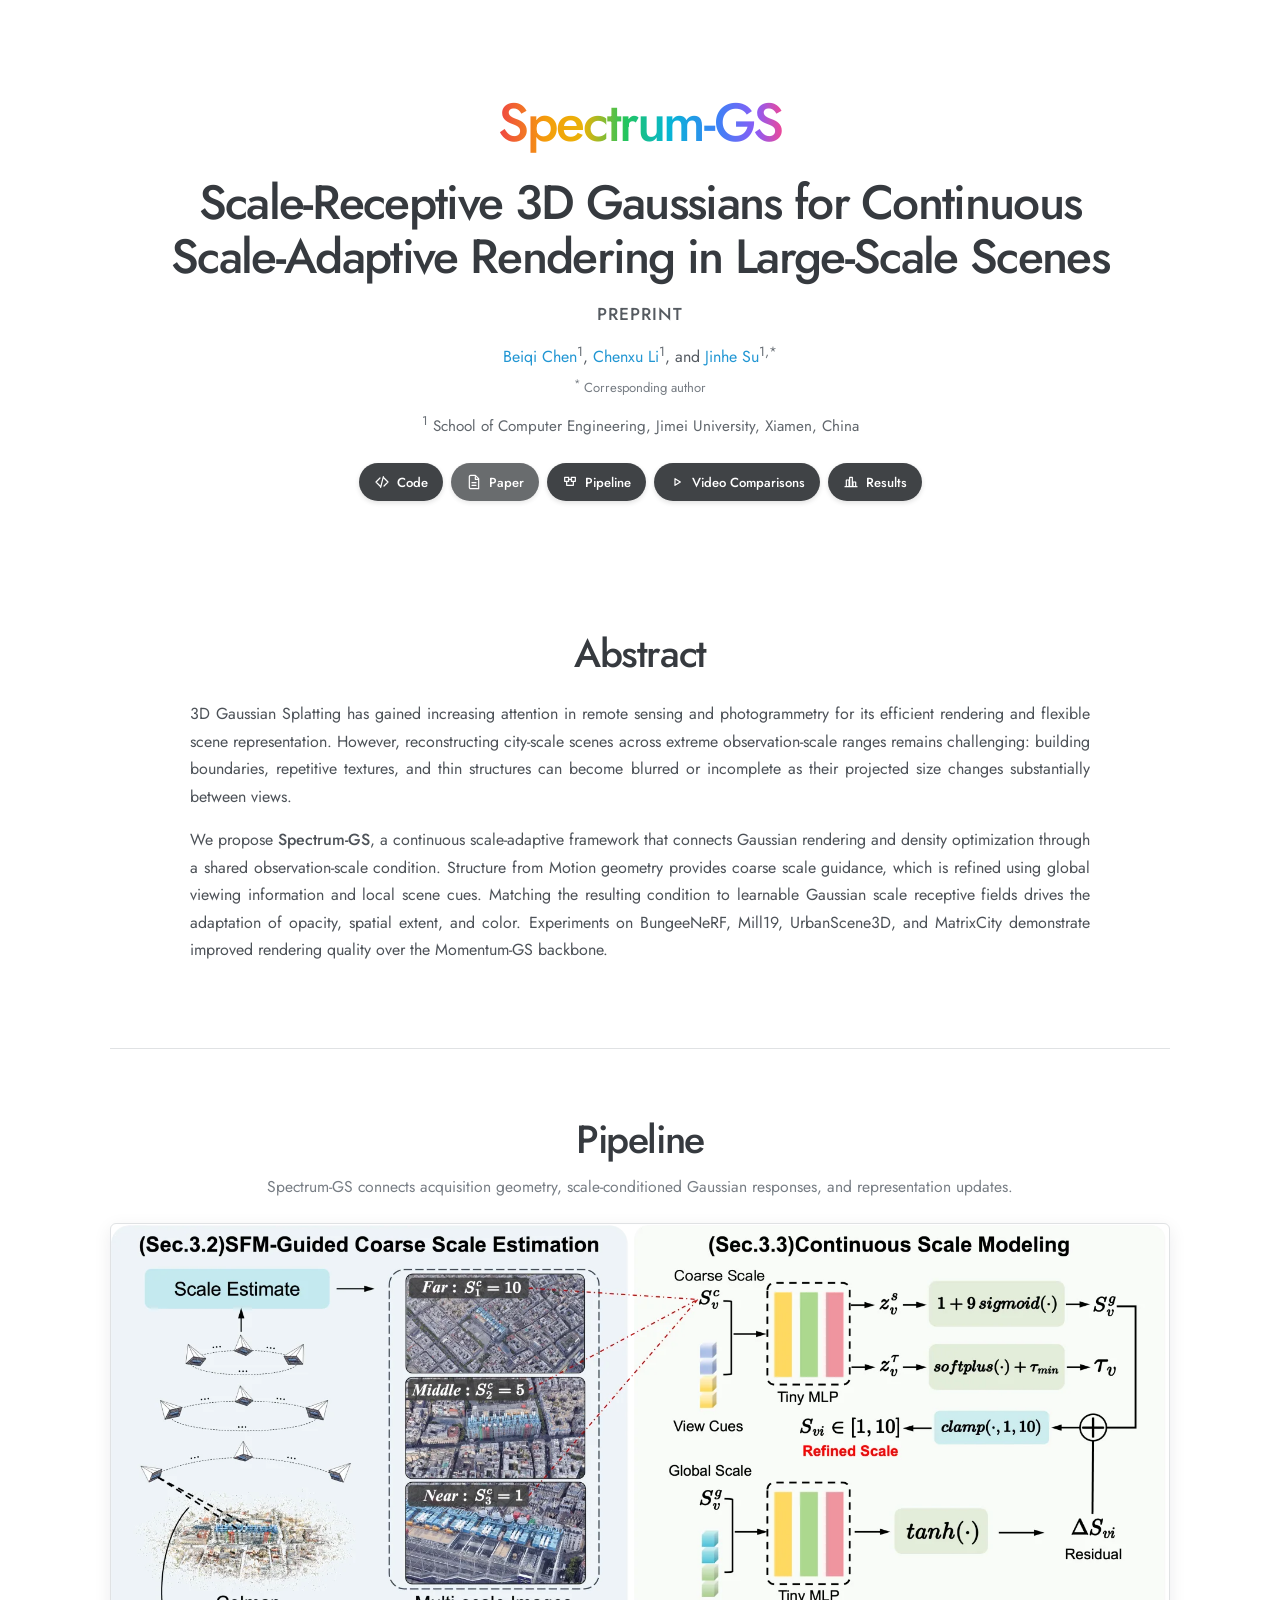
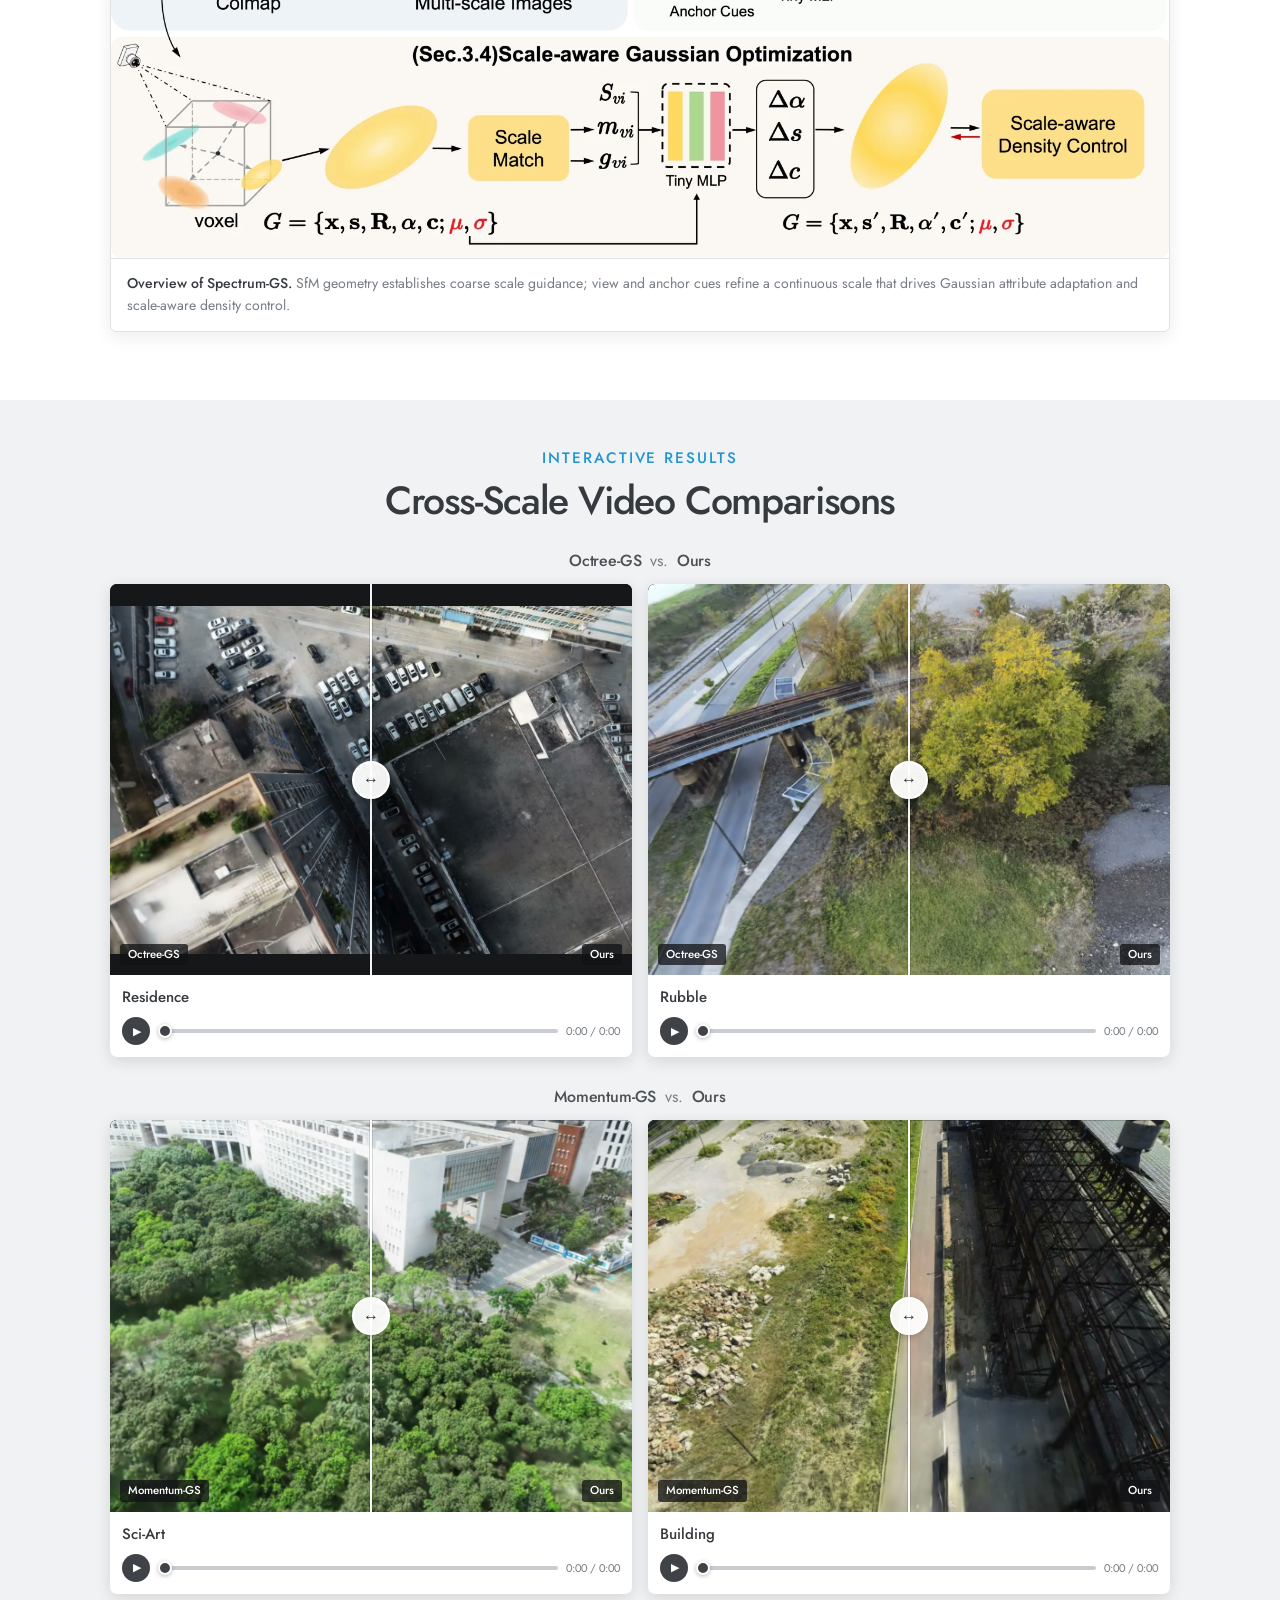
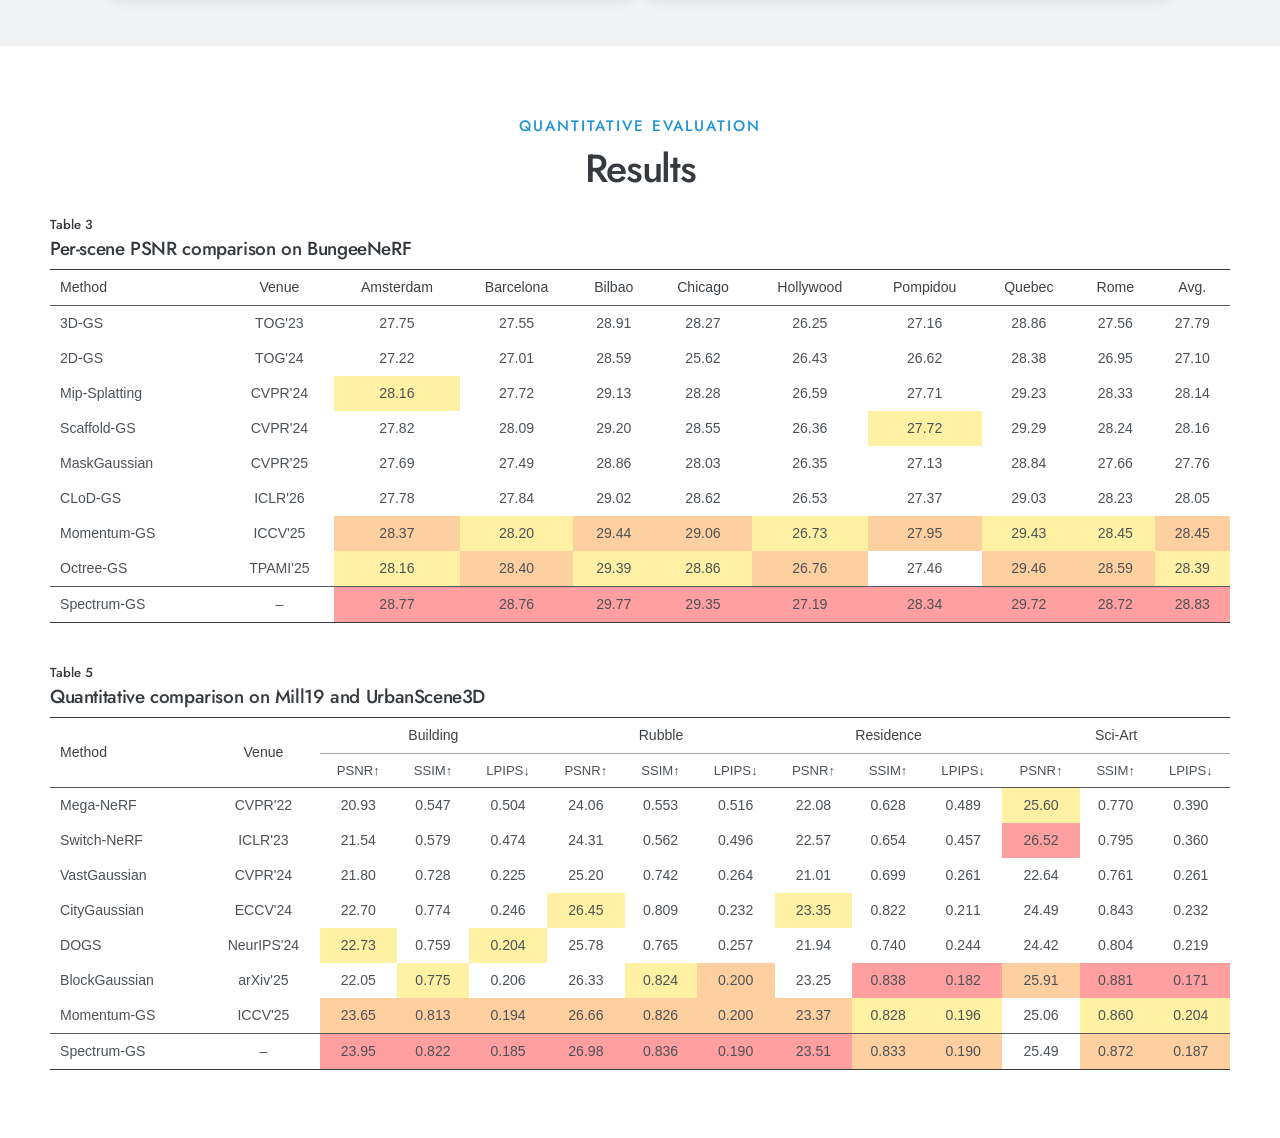
==== spectrum-gs/index.html @ af89efe2 "Improve page loading performance and bundle font" ====
<!doctype html>
<html lang="en">
  <head>
    <meta charset="UTF-8" />
    <meta name="viewport" content="width=device-width, initial-scale=1" />
    <meta
      name="description"
      content="Spectrum-GS: Scale-Receptive 3D Gaussians for Continuous Scale-Adaptive Rendering in Large-Scale Scenes."
    />
    <meta name="theme-color" content="#ffffff" />
    <title>Spectrum-GS</title>
    <link rel="preload" href="assets/fonts/Jost-Variable.ttf" as="font" type="font/ttf" crossorigin />
    <link rel="stylesheet" href="styles.css?v=performance-20260915" />
  </head>
  <body>
    <main>
      <header class="paper-header">
        <p class="paper-kicker">Spectrum-GS</p>
        <h1>Scale-Receptive 3D Gaussians for Continuous<br class="desktop-break" /> Scale-Adaptive Rendering in Large-Scale Scenes</h1>
        <p class="venue">Preprint</p>

        <p class="author-line">
          <a href="mailto:beiqichen@jmu.edu.cn">Beiqi Chen</a><sup>1</sup>,
          <a href="mailto:by_chenxu_li@jmu.edu.cn">Chenxu Li</a><sup>1</sup>,
          and <a href="mailto:sujh@jmu.edu.cn">Jinhe Su</a><sup>1,*</sup>
        </p>
        <p class="equal-note"><sup>*</sup> Corresponding author</p>
        <p class="affiliation"><sup>1</sup> School of Computer Engineering, Jimei University, Xiamen, China</p>

        <div class="paper-actions" aria-label="Project links">
          <a class="pill" href="https://github.com/DoctorHpdv/Spectrum-GS" target="_blank" rel="noreferrer">
            <svg viewBox="0 0 24 24" aria-hidden="true"><path d="m9 18-6-6 6-6M15 6l6 6-6 6M14 4l-4 16" /></svg>
            Code
          </a>
          <span class="pill pill-disabled" aria-disabled="true" title="Paper coming soon">
            <svg viewBox="0 0 24 24" aria-hidden="true"><path d="M7 2h7l5 5v15H7a2 2 0 0 1-2-2V4a2 2 0 0 1 2-2Zm7 1.8V8h4.2M9 13h6M9 17h6" /></svg>
            Paper
          </span>
          <a class="pill" href="#pipeline">
            <svg viewBox="0 0 24 24" aria-hidden="true"><path d="M4 5h6v6H4V5Zm10 0h6v6h-6V5ZM9.5 8h5M7 11v6h10v-6" /></svg>
            Pipeline
          </a>
          <a class="pill" href="#videos">
            <svg viewBox="0 0 24 24" aria-hidden="true"><path d="m9 7 8 5-8 5V7Z" /></svg>
            Video Comparisons
          </a>
          <a class="pill" href="#results">
            <svg viewBox="0 0 24 24" aria-hidden="true"><path d="M5 19V9h4v10M10 19V5h4v14M15 19v-7h4v7M3 19h18" /></svg>
            Results
          </a>
        </div>
      </header>

      <section class="paper-section content-shell" id="abstract" aria-labelledby="abstract-title">
        <div class="section-heading">
          <h2 id="abstract-title">Abstract</h2>
        </div>
        <div class="abstract-copy">
          <p>
            3D Gaussian Splatting has gained increasing attention in remote sensing and photogrammetry for its efficient
            rendering and flexible scene representation. However, reconstructing city-scale scenes across extreme
            observation-scale ranges remains challenging: building boundaries, repetitive textures, and thin structures
            can become blurred or incomplete as their projected size changes substantially between views.
          </p>
          <p>
            We propose <strong>Spectrum-GS</strong>, a continuous scale-adaptive framework that connects Gaussian rendering
            and density optimization through a shared observation-scale condition. Structure from Motion geometry provides
            coarse scale guidance, which is refined using global viewing information and local scene cues. Matching the
            resulting condition to learnable Gaussian scale receptive fields drives the adaptation of opacity, spatial
            extent, and color. Experiments on BungeeNeRF, Mill19, UrbanScene3D, and MatrixCity demonstrate improved rendering
            quality over the Momentum-GS backbone.
          </p>
        </div>
      </section>

      <section class="paper-section content-shell" id="pipeline" aria-labelledby="pipeline-title">
        <div class="section-heading">
          <h2 id="pipeline-title">Pipeline</h2>
          <p>Spectrum-GS connects acquisition geometry, scale-conditioned Gaussian responses, and representation updates.</p>
        </div>
        <figure class="pipeline-figure">
          <a href="assets/pipeline.png?v=pipeline-pdf" target="_blank" rel="noreferrer" aria-label="Open the pipeline at full resolution">
            <picture>
              <source srcset="assets/pipeline-preview.webp?v=performance-20260915" type="image/webp" />
              <img
              src="assets/pipeline.png?v=pipeline-pdf"
              width="2014"
              height="1212"
              loading="lazy"
              decoding="async"
              alt="Spectrum-GS pipeline: SfM-guided coarse scale estimation, continuous scale modeling, and scale-aware Gaussian optimization"
            />
            </picture>
          </a>
          <figcaption>
            <strong>Overview of Spectrum-GS.</strong> SfM geometry establishes coarse scale guidance; view and anchor cues
            refine a continuous scale that drives Gaussian attribute adaptation and scale-aware density control.
          </figcaption>
        </figure>
      </section>

      <section class="video-band" id="videos" aria-labelledby="videos-title">
        <div class="content-shell">
          <div class="section-heading centered-heading">
            <p class="section-kicker">Interactive Results</p>
            <h2 id="videos-title">Cross-Scale Video Comparisons</h2>
          </div>

          <div class="video-comparison-group" aria-labelledby="octree-comparisons-title">
            <h3 class="video-comparison-group-title" id="octree-comparisons-title">Octree-GS <span>vs.</span> Ours</h3>
            <div class="video-comparison-grid">
              <figure class="video-comparison-card" data-video-comparison style="--position: 50%">
                <div class="video-comparison-view residence-view">
                  <video class="compare-video compare-video-base" muted loop playsinline preload="none" poster="assets/videos/compare/residence-octree-poster.jpg?v=20260913-corrected">
                    <source data-src="assets/videos/compare/residence-octree.mp4?v=20260913-corrected" type="video/mp4" />
                  </video>
                  <div class="compare-video-overlay">
                    <video class="compare-video compare-video-top" muted loop playsinline preload="none" poster="assets/videos/compare/residence-spectrum-poster.jpg?v=20260913">
                      <source data-src="assets/videos/compare/residence-spectrum.mp4?v=20260913" type="video/mp4" />
                    </video>
                  </div>
                  <span class="method-label method-label-left">Octree-GS</span>
                  <span class="method-label method-label-right">Ours</span>
                  <div class="comparison-divider" aria-hidden="true"><span>↔</span></div>
                  <input class="comparison-slider" type="range" min="0" max="100" value="50" aria-label="Adjust Residence video comparison split" />
                </div>
                <figcaption>
                  <strong>Residence</strong>
                  <div class="video-playback-controls">
                    <button class="video-toggle" type="button" aria-label="Play Residence comparison"><span aria-hidden="true">▶</span></button>
                    <input class="video-seek" type="range" min="0" max="6.033" step="0.01" value="0" aria-label="Seek Residence comparison" />
                    <span class="video-time">0:00 / 0:06</span>
                  </div>
                </figcaption>
              </figure>

              <figure class="video-comparison-card" data-video-comparison style="--position: 50%">
                <div class="video-comparison-view">
                  <video class="compare-video compare-video-base" muted loop playsinline preload="none" poster="assets/videos/compare/rubble-octree-poster.jpg?v=20260913-corrected">
                    <source data-src="assets/videos/compare/rubble-octree.mp4?v=20260913-corrected" type="video/mp4" />
                  </video>
                  <div class="compare-video-overlay">
                    <video class="compare-video compare-video-top" muted loop playsinline preload="none" poster="assets/videos/compare/rubble-spectrum-poster.jpg?v=20260913">
                      <source data-src="assets/videos/compare/rubble-spectrum.mp4?v=20260913" type="video/mp4" />
                    </video>
                  </div>
                  <span class="method-label method-label-left">Octree-GS</span>
                  <span class="method-label method-label-right">Ours</span>
                  <div class="comparison-divider" aria-hidden="true"><span>↔</span></div>
                  <input class="comparison-slider" type="range" min="0" max="100" value="50" aria-label="Adjust Rubble video comparison split" />
                </div>
                <figcaption>
                  <strong>Rubble</strong>
                  <div class="video-playback-controls">
                    <button class="video-toggle" type="button" aria-label="Play Rubble comparison"><span aria-hidden="true">▶</span></button>
                    <input class="video-seek" type="range" min="0" max="6.033" step="0.01" value="0" aria-label="Seek Rubble comparison" />
                    <span class="video-time">0:00 / 0:06</span>
                  </div>
                </figcaption>
              </figure>
            </div>
          </div>

          <div class="video-comparison-group" aria-labelledby="momentum-comparisons-title">
            <h3 class="video-comparison-group-title" id="momentum-comparisons-title">Momentum-GS <span>vs.</span> Ours</h3>
            <div class="video-comparison-grid">
              <figure class="video-comparison-card" data-video-comparison style="--position: 50%">
                <div class="video-comparison-view">
                  <video class="compare-video compare-video-base" muted loop playsinline preload="none" poster="assets/videos/compare/sci-art-momentum-poster.jpg?v=20260913">
                    <source data-src="assets/videos/compare/sci-art-momentum.mp4?v=20260913" type="video/mp4" />
                  </video>
                  <div class="compare-video-overlay">
                    <video class="compare-video compare-video-top" muted loop playsinline preload="none" poster="assets/videos/compare/sci-art-spectrum-poster.jpg?v=20260913">
                      <source data-src="assets/videos/compare/sci-art-spectrum.mp4?v=20260913" type="video/mp4" />
                    </video>
                  </div>
                  <span class="method-label method-label-left">Momentum-GS</span>
                  <span class="method-label method-label-right">Ours</span>
                  <div class="comparison-divider" aria-hidden="true"><span>↔</span></div>
                  <input class="comparison-slider" type="range" min="0" max="100" value="50" aria-label="Adjust Sci-Art video comparison split" />
                </div>
                <figcaption>
                  <strong>Sci-Art</strong>
                  <div class="video-playback-controls">
                    <button class="video-toggle" type="button" aria-label="Play Sci-Art comparison"><span aria-hidden="true">▶</span></button>
                    <input class="video-seek" type="range" min="0" max="6.033" step="0.01" value="0" aria-label="Seek Sci-Art comparison" />
                    <span class="video-time">0:00 / 0:06</span>
                  </div>
                </figcaption>
              </figure>

              <figure class="video-comparison-card" data-video-comparison style="--position: 50%">
                <div class="video-comparison-view">
                  <video class="compare-video compare-video-base" muted loop playsinline preload="none" poster="assets/videos/compare/building-momentum-poster.jpg?v=20260913">
                    <source data-src="assets/videos/compare/building-momentum.mp4?v=20260913" type="video/mp4" />
                  </video>
                  <div class="compare-video-overlay">
                    <video class="compare-video compare-video-top" muted loop playsinline preload="none" poster="assets/videos/compare/building-spectrum-poster.jpg?v=20260913">
                      <source data-src="assets/videos/compare/building-spectrum.mp4?v=20260913" type="video/mp4" />
                    </video>
                  </div>
                  <span class="method-label method-label-left">Momentum-GS</span>
                  <span class="method-label method-label-right">Ours</span>
                  <div class="comparison-divider" aria-hidden="true"><span>↔</span></div>
                  <input class="comparison-slider" type="range" min="0" max="100" value="50" aria-label="Adjust Building video comparison split" />
                </div>
                <figcaption>
                  <strong>Building</strong>
                  <div class="video-playback-controls">
                    <button class="video-toggle" type="button" aria-label="Play Building comparison"><span aria-hidden="true">▶</span></button>
                    <input class="video-seek" type="range" min="0" max="6.033" step="0.01" value="0" aria-label="Seek Building comparison" />
                    <span class="video-time">0:00 / 0:06</span>
                  </div>
                </figcaption>
              </figure>
            </div>
          </div>
        </div>
      </section>

      <section class="paper-section results-section content-shell" id="results" aria-labelledby="results-title">
        <div class="section-heading">
          <p class="section-kicker">Quantitative Evaluation</p>
          <h2 id="results-title">Results</h2>
        </div>

        <article class="result-block" aria-labelledby="table-3-title">
          <div class="result-title-row">
            <div>
              <p class="table-number">Table 3</p>
              <h3 id="table-3-title">Per-scene PSNR comparison on BungeeNeRF</h3>
            </div>
          </div>
          <div class="table-scroll" role="region" aria-label="Table 3: Per-scene PSNR on BungeeNeRF" tabindex="0">
            <table class="result-table bungee-table">
              <thead>
                <tr>
                  <th class="method-column" scope="col">Method</th>
                  <th scope="col">Venue</th>
                  <th scope="col">Amsterdam</th>
                  <th scope="col">Barcelona</th>
                  <th scope="col">Bilbao</th>
                  <th scope="col">Chicago</th>
                  <th scope="col">Hollywood</th>
                  <th scope="col">Pompidou</th>
                  <th scope="col">Quebec</th>
                  <th scope="col">Rome</th>
                  <th scope="col">Avg.</th>
                </tr>
              </thead>
              <tbody>
                <tr><th class="method-column" scope="row">3D-GS</th><td>TOG'23</td><td>27.75</td><td>27.55</td><td>28.91</td><td>28.27</td><td>26.25</td><td>27.16</td><td>28.86</td><td>27.56</td><td>27.79</td></tr>
                <tr><th class="method-column" scope="row">2D-GS</th><td>TOG'24</td><td>27.22</td><td>27.01</td><td>28.59</td><td>25.62</td><td>26.43</td><td>26.62</td><td>28.38</td><td>26.95</td><td>27.10</td></tr>
                <tr><th class="method-column" scope="row">Mip-Splatting</th><td>CVPR'24</td><td class="rank-third">28.16</td><td>27.72</td><td>29.13</td><td>28.28</td><td>26.59</td><td>27.71</td><td>29.23</td><td>28.33</td><td>28.14</td></tr>
                <tr><th class="method-column" scope="row">Scaffold-GS</th><td>CVPR'24</td><td>27.82</td><td>28.09</td><td>29.20</td><td>28.55</td><td>26.36</td><td class="rank-third">27.72</td><td>29.29</td><td>28.24</td><td>28.16</td></tr>
                <tr><th class="method-column" scope="row">MaskGaussian</th><td>CVPR'25</td><td>27.69</td><td>27.49</td><td>28.86</td><td>28.03</td><td>26.35</td><td>27.13</td><td>28.84</td><td>27.66</td><td>27.76</td></tr>
                <tr><th class="method-column" scope="row">CLoD-GS</th><td>ICLR'26</td><td>27.78</td><td>27.84</td><td>29.02</td><td>28.62</td><td>26.53</td><td>27.37</td><td>29.03</td><td>28.23</td><td>28.05</td></tr>
                <tr><th class="method-column" scope="row">Momentum-GS</th><td>ICCV'25</td><td class="rank-second">28.37</td><td class="rank-third">28.20</td><td class="rank-second">29.44</td><td class="rank-second">29.06</td><td class="rank-third">26.73</td><td class="rank-second">27.95</td><td class="rank-third">29.43</td><td class="rank-third">28.45</td><td class="rank-second">28.45</td></tr>
                <tr><th class="method-column" scope="row">Octree-GS</th><td>TPAMI'25</td><td class="rank-third">28.16</td><td class="rank-second">28.40</td><td class="rank-third">29.39</td><td class="rank-third">28.86</td><td class="rank-second">26.76</td><td>27.46</td><td class="rank-second">29.46</td><td class="rank-second">28.59</td><td class="rank-third">28.39</td></tr>
                <tr class="spectrum-row"><th class="method-column" scope="row">Spectrum-GS</th><td>–</td><td class="rank-best">28.77</td><td class="rank-best">28.76</td><td class="rank-best">29.77</td><td class="rank-best">29.35</td><td class="rank-best">27.19</td><td class="rank-best">28.34</td><td class="rank-best">29.72</td><td class="rank-best">28.72</td><td class="rank-best">28.83</td></tr>
              </tbody>
            </table>
          </div>
        </article>

        <article class="result-block" aria-labelledby="table-5-title">
          <div class="result-title-row">
            <div>
              <p class="table-number">Table 5</p>
              <h3 id="table-5-title">Quantitative comparison on Mill19 and UrbanScene3D</h3>
            </div>
          </div>
          <div class="table-scroll" role="region" aria-label="Table 5: Quantitative comparison on Mill19 and UrbanScene3D" tabindex="0">
            <table class="result-table dataset-table">
              <thead>
                <tr>
                  <th class="method-column" rowspan="2" scope="col">Method</th>
                  <th rowspan="2" scope="col">Venue</th>
                  <th colspan="3" scope="colgroup">Building</th>
                  <th colspan="3" scope="colgroup">Rubble</th>
                  <th colspan="3" scope="colgroup">Residence</th>
                  <th colspan="3" scope="colgroup">Sci-Art</th>
                </tr>
                <tr class="metric-headings">
                  <th scope="col">PSNR↑</th><th scope="col">SSIM↑</th><th scope="col">LPIPS↓</th>
                  <th scope="col">PSNR↑</th><th scope="col">SSIM↑</th><th scope="col">LPIPS↓</th>
                  <th scope="col">PSNR↑</th><th scope="col">SSIM↑</th><th scope="col">LPIPS↓</th>
                  <th scope="col">PSNR↑</th><th scope="col">SSIM↑</th><th scope="col">LPIPS↓</th>
                </tr>
              </thead>
              <tbody>
                <tr><th class="method-column" scope="row">Mega-NeRF</th><td>CVPR'22</td><td>20.93</td><td>0.547</td><td>0.504</td><td>24.06</td><td>0.553</td><td>0.516</td><td>22.08</td><td>0.628</td><td>0.489</td><td class="rank-third">25.60</td><td>0.770</td><td>0.390</td></tr>
                <tr><th class="method-column" scope="row">Switch-NeRF</th><td>ICLR'23</td><td>21.54</td><td>0.579</td><td>0.474</td><td>24.31</td><td>0.562</td><td>0.496</td><td>22.57</td><td>0.654</td><td>0.457</td><td class="rank-best">26.52</td><td>0.795</td><td>0.360</td></tr>
                <tr><th class="method-column" scope="row">VastGaussian</th><td>CVPR'24</td><td>21.80</td><td>0.728</td><td>0.225</td><td>25.20</td><td>0.742</td><td>0.264</td><td>21.01</td><td>0.699</td><td>0.261</td><td>22.64</td><td>0.761</td><td>0.261</td></tr>
                <tr><th class="method-column" scope="row">CityGaussian</th><td>ECCV'24</td><td>22.70</td><td>0.774</td><td>0.246</td><td class="rank-third">26.45</td><td>0.809</td><td>0.232</td><td class="rank-third">23.35</td><td>0.822</td><td>0.211</td><td>24.49</td><td>0.843</td><td>0.232</td></tr>
                <tr><th class="method-column" scope="row">DOGS</th><td>NeurIPS'24</td><td class="rank-third">22.73</td><td>0.759</td><td class="rank-third">0.204</td><td>25.78</td><td>0.765</td><td>0.257</td><td>21.94</td><td>0.740</td><td>0.244</td><td>24.42</td><td>0.804</td><td>0.219</td></tr>
                <tr><th class="method-column" scope="row">BlockGaussian</th><td>arXiv'25</td><td>22.05</td><td class="rank-third">0.775</td><td>0.206</td><td>26.33</td><td class="rank-third">0.824</td><td class="rank-second">0.200</td><td>23.25</td><td class="rank-best">0.838</td><td class="rank-best">0.182</td><td class="rank-second">25.91</td><td class="rank-best">0.881</td><td class="rank-best">0.171</td></tr>
                <tr><th class="method-column" scope="row">Momentum-GS</th><td>ICCV'25</td><td class="rank-second">23.65</td><td class="rank-second">0.813</td><td class="rank-second">0.194</td><td class="rank-second">26.66</td><td class="rank-second">0.826</td><td class="rank-second">0.200</td><td class="rank-second">23.37</td><td class="rank-third">0.828</td><td class="rank-third">0.196</td><td>25.06</td><td class="rank-third">0.860</td><td class="rank-third">0.204</td></tr>
                <tr class="spectrum-row"><th class="method-column" scope="row">Spectrum-GS</th><td>–</td><td class="rank-best">23.95</td><td class="rank-best">0.822</td><td class="rank-best">0.185</td><td class="rank-best">26.98</td><td class="rank-best">0.836</td><td class="rank-best">0.190</td><td class="rank-best">23.51</td><td class="rank-second">0.833</td><td class="rank-second">0.190</td><td>25.49</td><td class="rank-second">0.872</td><td class="rank-second">0.187</td></tr>
              </tbody>
            </table>
          </div>
        </article>
      </section>

    </main>

    <script src="script.js?v=performance-20260915"></script>
  </body>
</html>
---- spectrum-gs/styles.css ----
@font-face {
  font-family: "Jost";
  src: url("assets/fonts/Jost-Variable.ttf") format("truetype");
  font-style: normal;
  font-weight: 300 900;
  font-display: swap;
}

:root {
  --ink: #363a3f;
  --text: #4d5258;
  --muted: #777d84;
  --blue: #2196d3;
  --paper: #ffffff;
  --band: #f1f2f3;
  --line: #e0e2e4;
  --shell: 1060px;
  font-family: "Jost", sans-serif;
  color: var(--ink);
  background: var(--paper);
  font-synthesis: none;
  scroll-behavior: smooth;
}

* { box-sizing: border-box; }
strong { font-weight: 500; }

body { margin: 0; min-width: 320px; background: var(--paper); }
a { color: inherit; }

.content-shell {
  width: min(calc(100% - 40px), var(--shell));
  margin-inline: auto;
}

.paper-header {
  width: min(calc(100% - 40px), 1040px);
  margin: 0 auto;
  padding: clamp(58px, 7vw, 84px) 0 clamp(44px, 5.5vw, 62px);
  text-align: center;
}

.paper-kicker {
  display: inline-block;
  margin: 0 0 15px;
  color: transparent;
  background: linear-gradient(90deg, #ef4444 0%, #f59e0b 17%, #eab308 30%, #22c55e 45%, #06b6d4 60%, #3b82f6 77%, #8b5cf6 91%, #ec4899 100%);
  background-clip: text;
  -webkit-background-clip: text;
  -webkit-text-fill-color: transparent;
  font-size: clamp(2rem, 5vw, 3.35rem);
  font-weight: 500;
  letter-spacing: -0.045em;
}

h1 {
  max-width: 980px;
  margin: 0 auto;
  font-size: clamp(1.7rem, 4.2vw, 3rem);
  line-height: 1.13;
  letter-spacing: -0.035em;
  font-weight: 500;
}

.venue {
  margin: 18px 0 14px;
  color: #555a60;
  font-size: 1.08rem;
  font-weight: 500;
  letter-spacing: 0.06em;
  text-transform: uppercase;
}

.author-line {
  margin: 0;
  color: #555b62;
  font-size: 1rem;
  line-height: 1.8;
}

.author-line a { color: var(--blue); font-weight: 400; text-decoration: none; }
.author-line a:hover { text-decoration: underline; }
.author-line sup, .affiliation sup { color: #696f76; }

.equal-note { margin: 2px 0 14px; color: var(--muted); font-size: 0.82rem; }
.affiliation { margin: 0; color: #60666c; font-size: 0.95rem; }

.paper-actions {
  display: flex;
  flex-wrap: wrap;
  justify-content: center;
  gap: 8px;
  margin-top: 26px;
}

.pill {
  display: inline-flex;
  align-items: center;
  gap: 7px;
  min-height: 38px;
  padding: 0 15px;
  border-radius: 999px;
  color: #fff;
  background: #404346;
  font-size: 0.82rem;
  font-weight: 500;
  text-decoration: none;
  box-shadow: 0 2px 5px rgba(0, 0, 0, 0.12);
  transition: background 150ms ease, transform 150ms ease;
}

.pill:hover { background: #1f2225; transform: translateY(-1px); }

.pill-disabled {
  cursor: default;
  opacity: 0.78;
}

.pill-disabled:hover { background: #404346; transform: none; }

.pill svg {
  width: 16px;
  height: 16px;
  fill: none;
  stroke: currentColor;
  stroke-width: 1.8;
  stroke-linecap: round;
  stroke-linejoin: round;
}

.video-band { padding: 46px 0 52px; background: var(--band); scroll-margin-top: 24px; }
.section-heading { margin-bottom: 24px; }

.centered-heading { max-width: 720px; margin: 0 auto 26px; text-align: center; }

.section-kicker {
  margin: 0 auto 8px !important;
  color: var(--blue) !important;
  font-size: 0.95rem !important;
  font-weight: 500;
  letter-spacing: 0.13em;
  text-align: center;
  text-transform: uppercase;
}

h2 {
  margin: 0;
  font-size: clamp(1.7rem, 3.5vw, 2.45rem);
  line-height: 1.15;
  letter-spacing: -0.035em;
  font-weight: 500;
}

.section-heading > p {
  max-width: 760px;
  margin: 12px auto 0;
  color: var(--muted);
  font-size: 0.98rem;
  line-height: 1.6;
}

.video-comparison-group + .video-comparison-group { margin-top: 28px; }

.video-comparison-group-title {
  margin: 0 0 12px;
  color: #4b5055;
  font-size: 1rem;
  font-weight: 500;
  letter-spacing: -0.01em;
  text-align: center;
}

.video-comparison-group-title span {
  margin-inline: 4px;
  color: var(--muted);
  font-weight: 400;
}

.video-comparison-grid {
  display: grid;
  grid-template-columns: repeat(2, minmax(0, 1fr));
  gap: 16px;
}

.video-comparison-card {
  margin: 0;
  overflow: hidden;
  border-radius: 7px;
  background: #fff;
  box-shadow: 0 4px 15px rgba(20, 24, 28, 0.13);
}

.video-comparison-view {
  --position: 50%;
  position: relative;
  overflow: hidden;
  aspect-ratio: 4 / 3;
  background: #151719;
  cursor: ew-resize;
  isolation: isolate;
  touch-action: none;
}

.video-comparison-view.is-dragging { cursor: col-resize; }

.compare-video,
.compare-video-overlay {
  position: absolute;
  inset: 0;
  width: 100%;
  height: 100%;
}

.compare-video {
  display: block;
  object-fit: contain;
  background: #151719;
  pointer-events: none;
}

.compare-video-overlay {
  z-index: 1;
  overflow: hidden;
  clip-path: inset(0 0 0 var(--position));
  pointer-events: none;
}

.video-comparison-card figcaption {
  display: flex;
  flex-direction: column;
  gap: 9px;
  padding: 11px 12px 12px;
}

.video-comparison-card strong { font-size: 0.94rem; font-weight: 500; }

.video-playback-controls {
  position: relative;
  z-index: 5;
  display: grid;
  grid-template-columns: 28px minmax(0, 1fr) auto;
  align-items: center;
  gap: 8px;
}

.video-toggle {
  display: grid;
  width: 28px;
  height: 28px;
  padding: 0;
  place-items: center;
  border: 0;
  border-radius: 50%;
  color: #fff;
  background: #3f4347;
  font: inherit;
  cursor: pointer;
  transition: background 150ms ease, transform 150ms ease;
}

.video-toggle:hover { background: #202326; transform: scale(1.04); }
.video-toggle:focus-visible { outline: 2px solid var(--blue); outline-offset: 2px; }
.video-toggle span { margin-left: 2px; font-size: 0.7rem; line-height: 1; }
.video-toggle.is-playing span { margin-left: 0; }

.video-seek {
  position: relative;
  z-index: 6;
  width: 100%;
  min-width: 0;
  height: 20px;
  margin: 0;
  appearance: none;
  -webkit-appearance: none;
  background: transparent;
  cursor: ew-resize;
  touch-action: none;
  pointer-events: auto;
}

.video-seek::-webkit-slider-runnable-track {
  height: 4px;
  border-radius: 999px;
  background: #c9cdd1;
}

.video-seek::-webkit-slider-thumb {
  width: 14px;
  height: 14px;
  margin-top: -5px;
  border: 2px solid #fff;
  border-radius: 50%;
  background: #3f4347;
  box-shadow: 0 1px 4px rgba(0, 0, 0, 0.28);
  -webkit-appearance: none;
}

.video-seek::-moz-range-track {
  height: 4px;
  border: 0;
  border-radius: 999px;
  background: #c9cdd1;
}

.video-seek::-moz-range-thumb {
  width: 12px;
  height: 12px;
  border: 2px solid #fff;
  border-radius: 50%;
  background: #3f4347;
  box-shadow: 0 1px 4px rgba(0, 0, 0, 0.28);
}

.video-seek:focus-visible { outline: 2px solid var(--blue); outline-offset: 2px; }

.video-time {
  color: var(--muted);
  font-size: 0.7rem;
  font-variant-numeric: tabular-nums;
  white-space: nowrap;
}

.paper-section { padding: clamp(48px, 6vw, 68px) 0; scroll-margin-top: 24px; }
.paper-section + .paper-section { border-top: 1px solid var(--line); }
.paper-section > .section-heading { text-align: center; }

.abstract-copy { max-width: 900px; margin: 0 auto; }

.abstract-copy p {
  margin: 0 0 16px;
  color: var(--text);
  font-size: 1rem;
  line-height: 1.72;
  text-align: justify;
}

.pipeline-figure {
  margin: 24px 0 0;
  overflow: hidden;
  border: 1px solid var(--line);
  border-radius: 6px;
  background: #fff;
  box-shadow: 0 5px 18px rgba(24, 28, 32, 0.08);
}

.pipeline-figure a, .pipeline-figure img { display: block; }
.pipeline-figure img { width: 100%; height: auto; }

.pipeline-figure figcaption {
  padding: 13px 16px 14px;
  color: var(--muted);
  font-size: 0.88rem;
  line-height: 1.6;
  border-top: 1px solid var(--line);
}

.pipeline-figure figcaption strong { color: var(--ink); }

.results-section {
  width: min(calc(100% - 40px), 1180px);
  max-width: none;
}

.result-block + .result-block { margin-top: 40px; }

.result-title-row {
  display: flex;
  align-items: end;
  justify-content: space-between;
  gap: 24px;
  margin-bottom: 8px;
}

.table-number {
  margin: 0 0 3px;
  color: var(--ink);
  font-size: 0.82rem;
  font-weight: 500;
  letter-spacing: 0;
}

.result-title-row h3 {
  margin: 0;
  font-size: clamp(1rem, 2vw, 1.18rem);
  line-height: 1.25;
  font-weight: 500;
  letter-spacing: -0.02em;
}

.table-scroll {
  overflow-x: auto;
  border-top: 1.5px solid #373a3d;
  border-bottom: 1.5px solid #373a3d;
  background: #fff;
  scrollbar-color: #b9bec3 transparent;
  scrollbar-width: thin;
}

.table-scroll:focus-visible {
  outline: 2px solid var(--blue);
  outline-offset: 3px;
}

.result-table {
  width: 100%;
  border-collapse: separate;
  border-spacing: 0;
  color: var(--text);
  font-family: -apple-system, BlinkMacSystemFont, "Segoe UI", Arial, sans-serif;
  font-size: 0.88rem;
  font-variant-numeric: tabular-nums;
  line-height: 1.35;
  white-space: nowrap;
}

.bungee-table { min-width: 960px; }
.dataset-table { min-width: 1120px; }

.result-table th,
.result-table td {
  padding: 8px 10px;
  text-align: center;
  border: 0;
}

.result-table thead th {
  color: #3d4247;
  background: #fff;
  font-weight: 500;
}

.bungee-table thead th,
.dataset-table thead tr:last-child th,
.dataset-table thead th[rowspan] { border-bottom: 1px solid #55595d; }
.dataset-table thead tr:first-child th[colspan] { border-bottom: 1px solid #a5a8ab; }
.result-table .metric-headings th { color: var(--text); font-size: 0.82rem; font-weight: 400; }

.result-table .method-column {
  position: sticky;
  left: 0;
  z-index: 1;
  min-width: 128px;
  text-align: left;
  background: #fff;
  font-weight: 500;
}

.result-table thead .method-column {
  z-index: 2;
  background: #fff;
}

.result-table .spectrum-row > * { border-top: 1px solid #55595d; }
.result-table .rank-best { background: #ff9f9f; font-weight: 500; }
.result-table .rank-second { background: #ffd09f; }
.result-table .rank-third { background: #fff1a3; }

.comparison-divider {
  position: absolute;
  z-index: 3;
  top: 0;
  bottom: 0;
  left: var(--position);
  width: 2px;
  background: rgba(255, 255, 255, 0.95);
  box-shadow: 0 0 0 1px rgba(0, 0, 0, 0.12);
  pointer-events: none;
  transform: translateX(-1px);
}

.comparison-divider span {
  position: absolute;
  top: 50%;
  left: 50%;
  display: grid;
  width: 38px;
  height: 38px;
  place-items: center;
  border: 2px solid white;
  border-radius: 50%;
  color: #2f3337;
  background: rgba(255, 255, 255, 0.94);
  font-size: 1rem;
  font-weight: 500;
  box-shadow: 0 2px 8px rgba(0, 0, 0, 0.24);
  transform: translate(-50%, -50%);
}

.comparison-slider {
  position: absolute;
  z-index: 4;
  inset: 0;
  width: 100%;
  height: 100%;
  margin: 0;
  cursor: ew-resize;
  opacity: 0;
  pointer-events: none;
}

.comparison-slider:focus-visible {
  opacity: 1;
  height: 28px;
  top: auto;
  bottom: 8px;
  padding-inline: 10px;
}

.method-label {
  position: absolute;
  z-index: 2;
  bottom: 10px;
  padding: 5px 8px;
  border-radius: 3px;
  color: #fff;
  background: rgba(16, 18, 20, 0.75);
  font-size: 0.72rem;
  font-weight: 500;
  line-height: 1;
  pointer-events: none;
}

.method-label-left { left: 10px; }
.method-label-right { right: 10px; }

@media (max-width: 720px) {
  .content-shell, .paper-header { width: min(calc(100% - 28px), var(--shell)); }
  .paper-header { padding-top: 58px; }
  .desktop-break { display: none; }
  .video-comparison-grid { grid-template-columns: 1fr; }
  .result-title-row { align-items: flex-start; flex-direction: column; gap: 7px; }
  .result-block + .result-block { margin-top: 34px; }
  .result-table th, .result-table td { padding: 7px 8px; }
  .abstract-copy p { text-align: left; }
}

@media (prefers-reduced-motion: reduce) {
  :root { scroll-behavior: auto; }
  .pill { transition: none; }
}
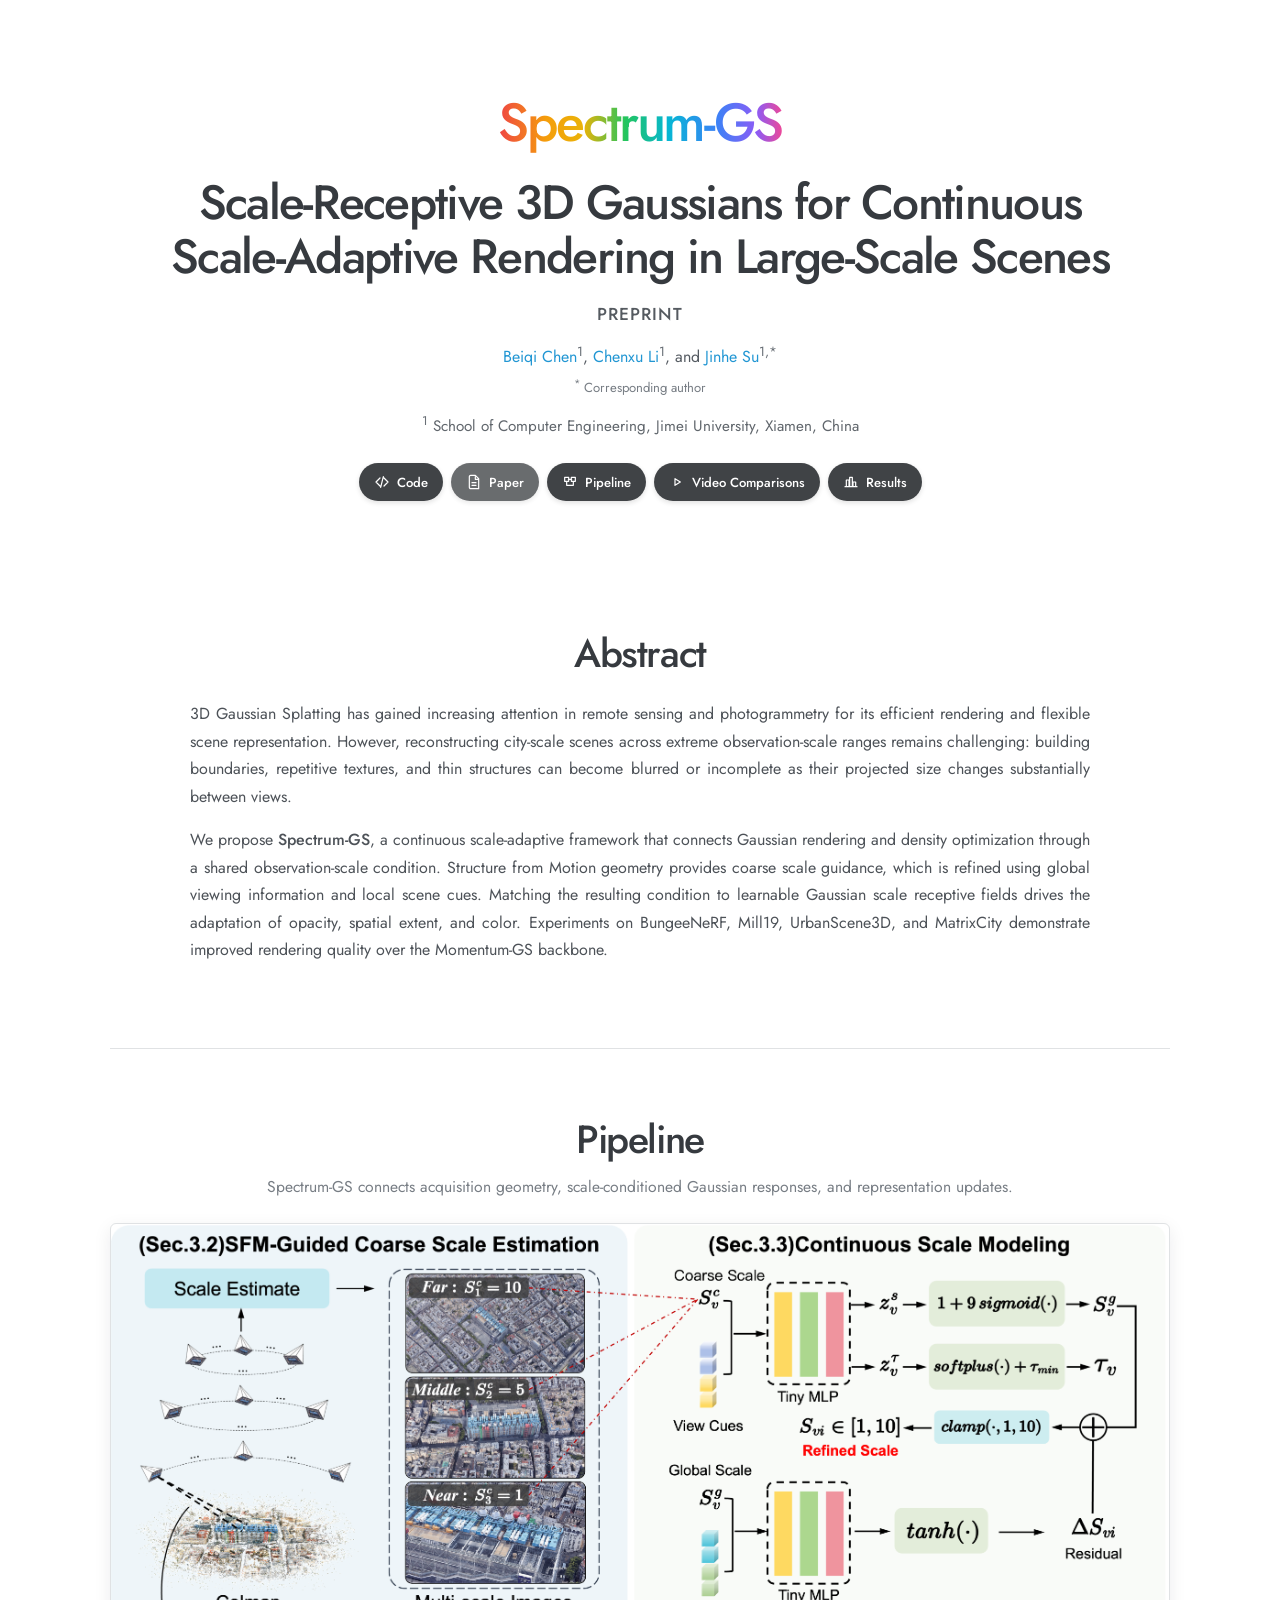
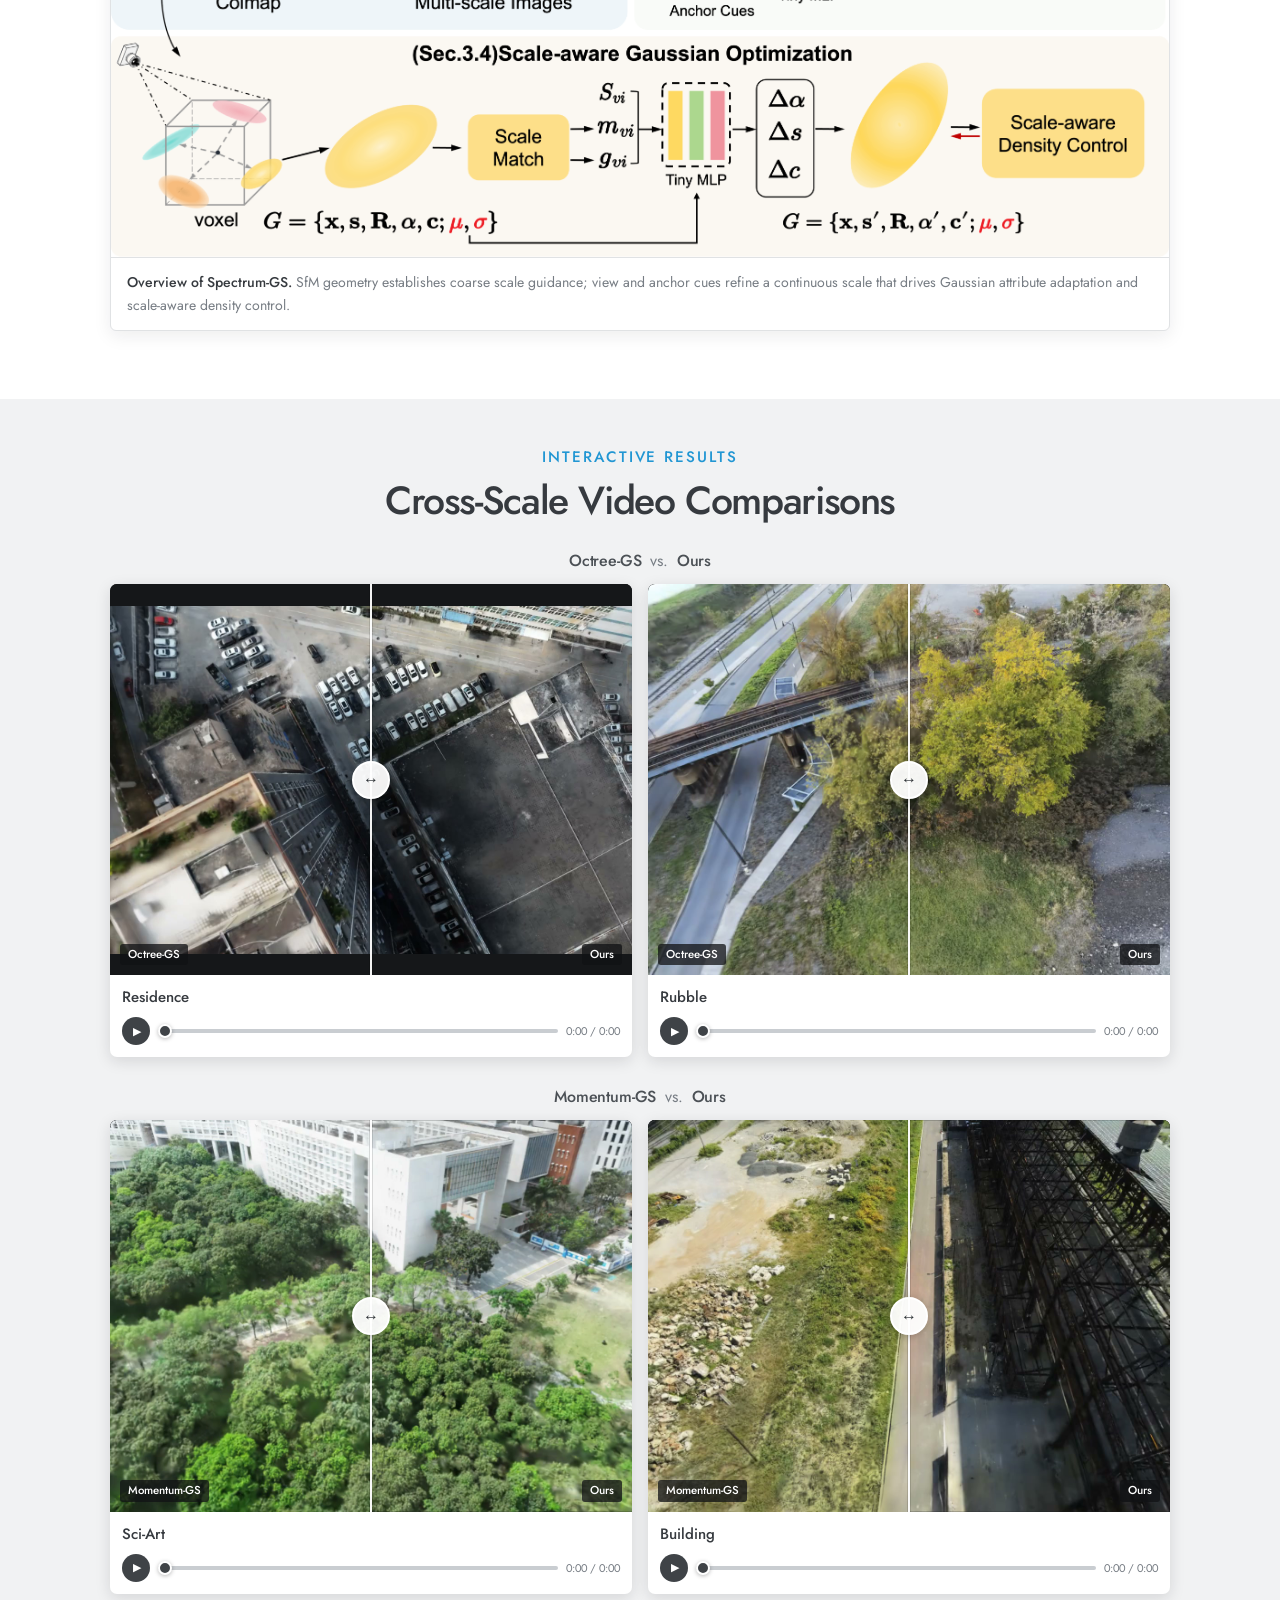
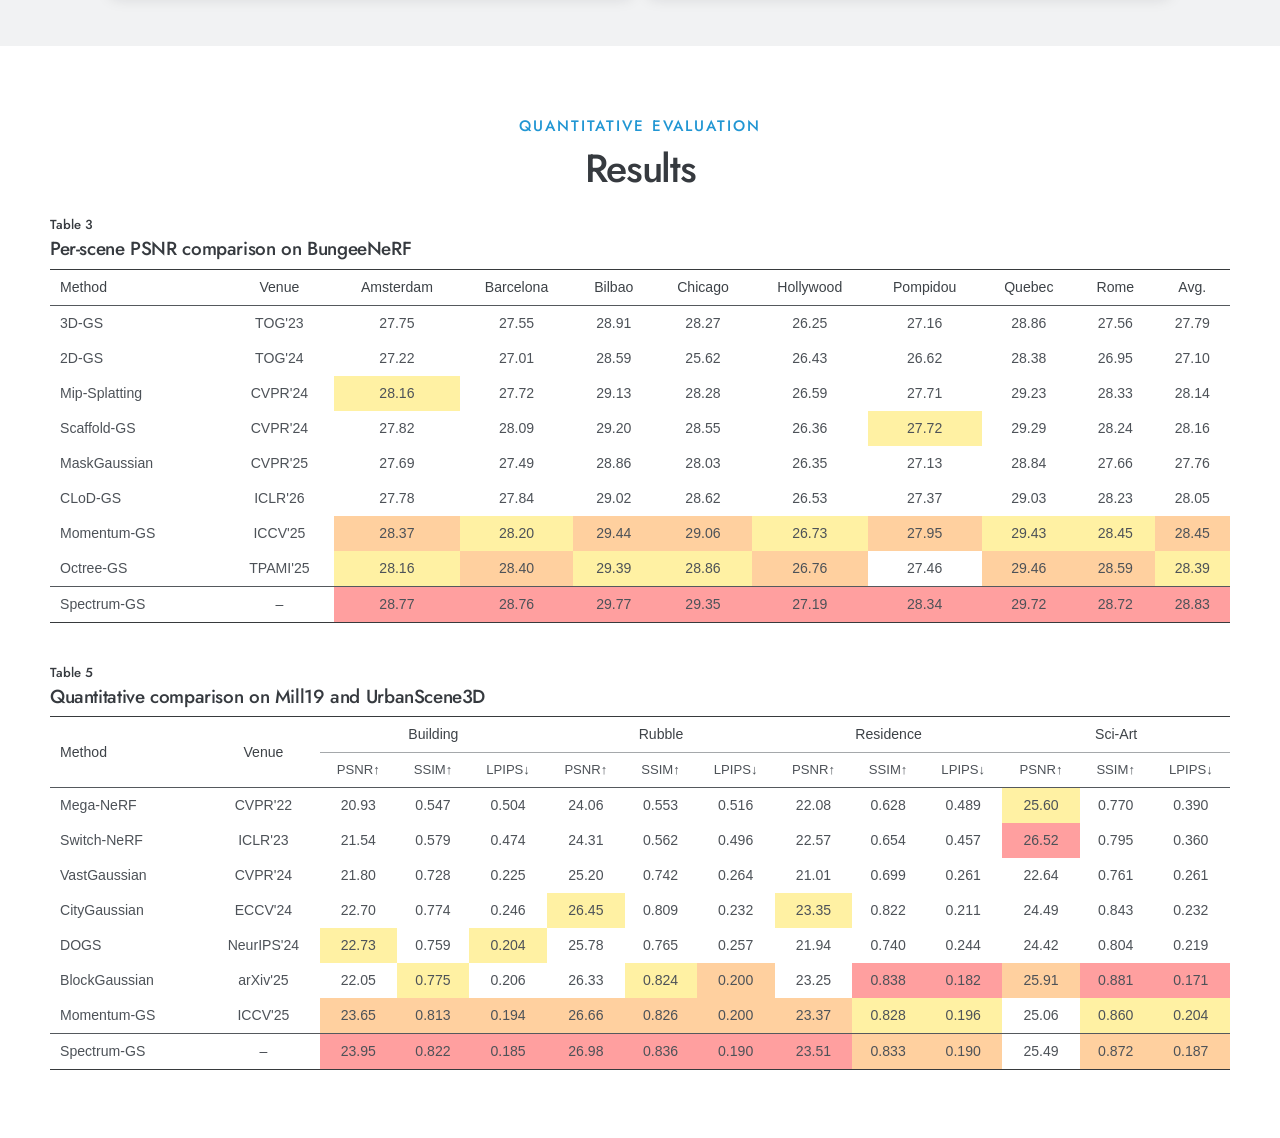
==== commit 41c1576b: "Restore full-resolution pipeline preview" ====
--- a/spectrum-gs/index.html
+++ b/spectrum-gs/index.html
@@ -80,9 +80,7 @@
         </div>
         <figure class="pipeline-figure">
           <a href="assets/pipeline.png?v=pipeline-pdf" target="_blank" rel="noreferrer" aria-label="Open the pipeline at full resolution">
-            <picture>
-              <source srcset="assets/pipeline-preview.webp?v=performance-20260915" type="image/webp" />
-              <img
+            <img
               src="assets/pipeline.png?v=pipeline-pdf"
               width="2014"
               height="1212"
@@ -90,7 +88,6 @@
               decoding="async"
               alt="Spectrum-GS pipeline: SfM-guided coarse scale estimation, continuous scale modeling, and scale-aware Gaussian optimization"
             />
-            </picture>
           </a>
           <figcaption>
             <strong>Overview of Spectrum-GS.</strong> SfM geometry establishes coarse scale guidance; view and anchor cues
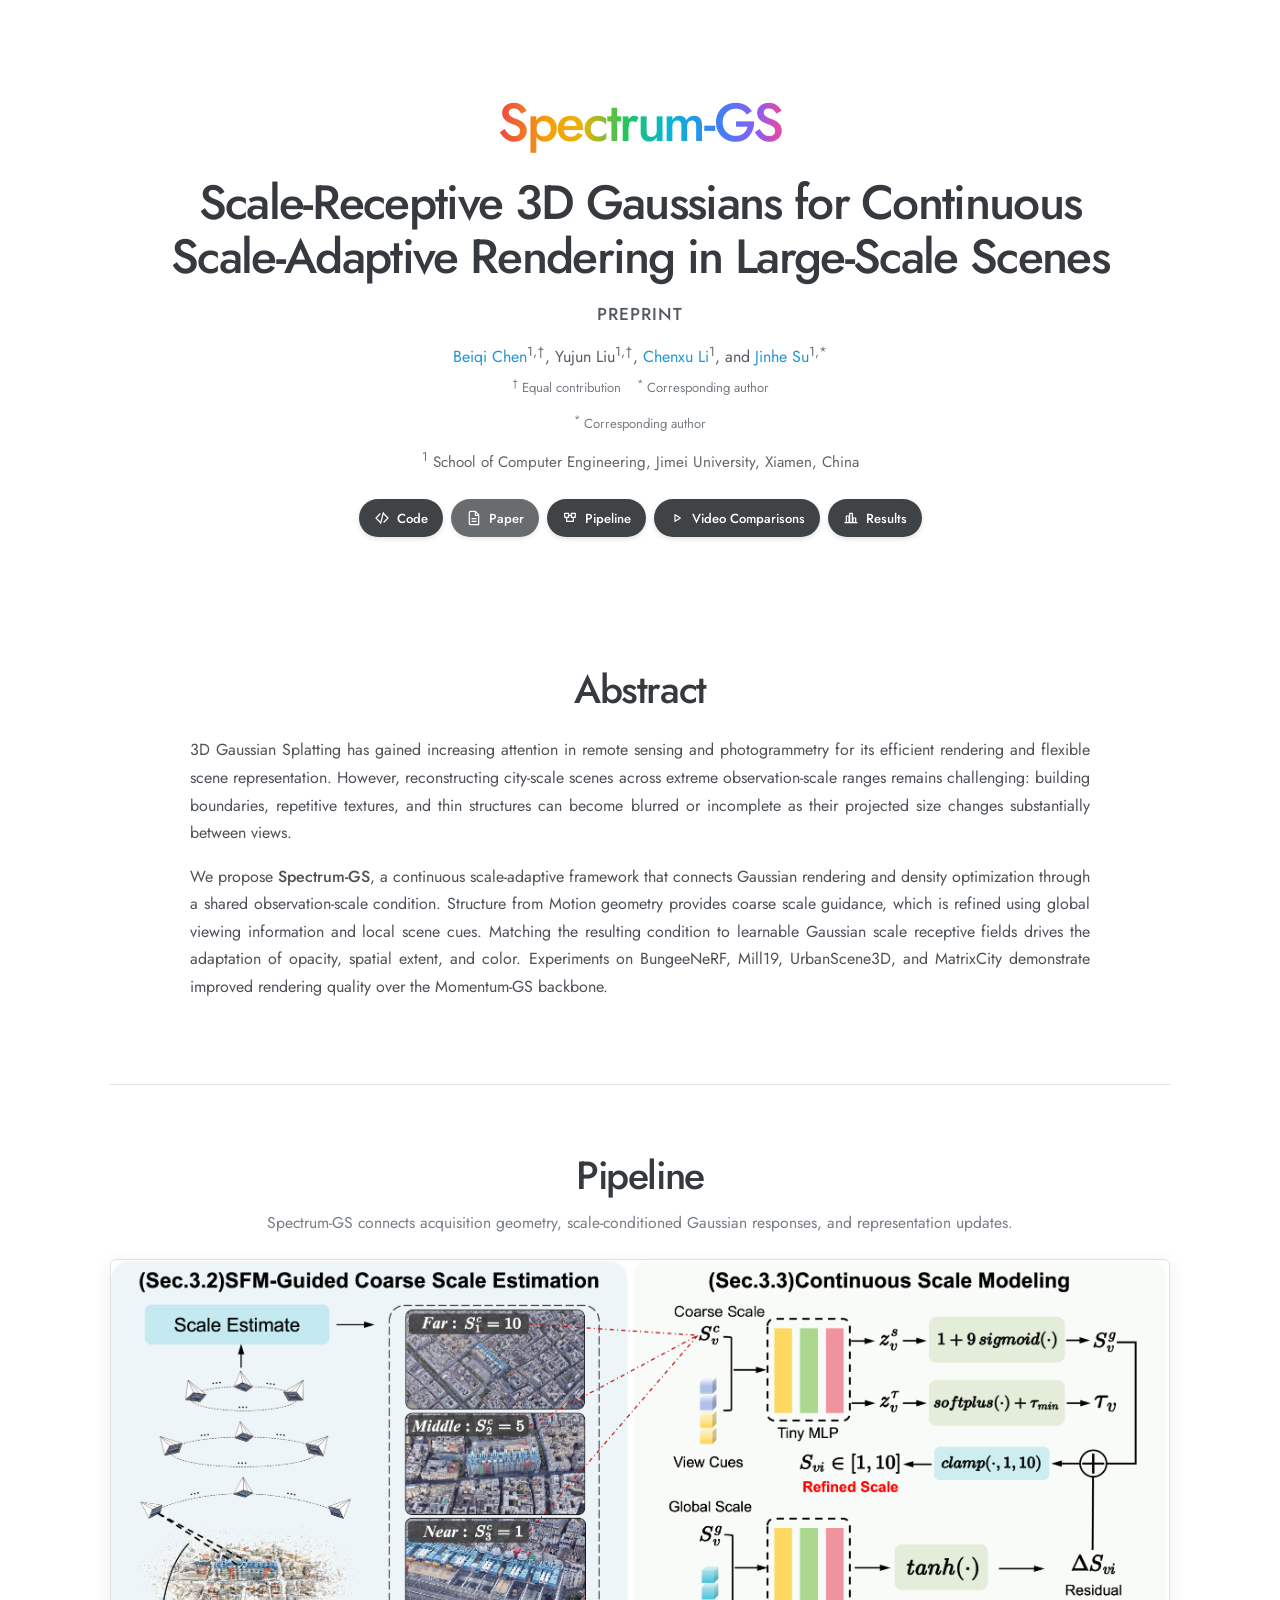
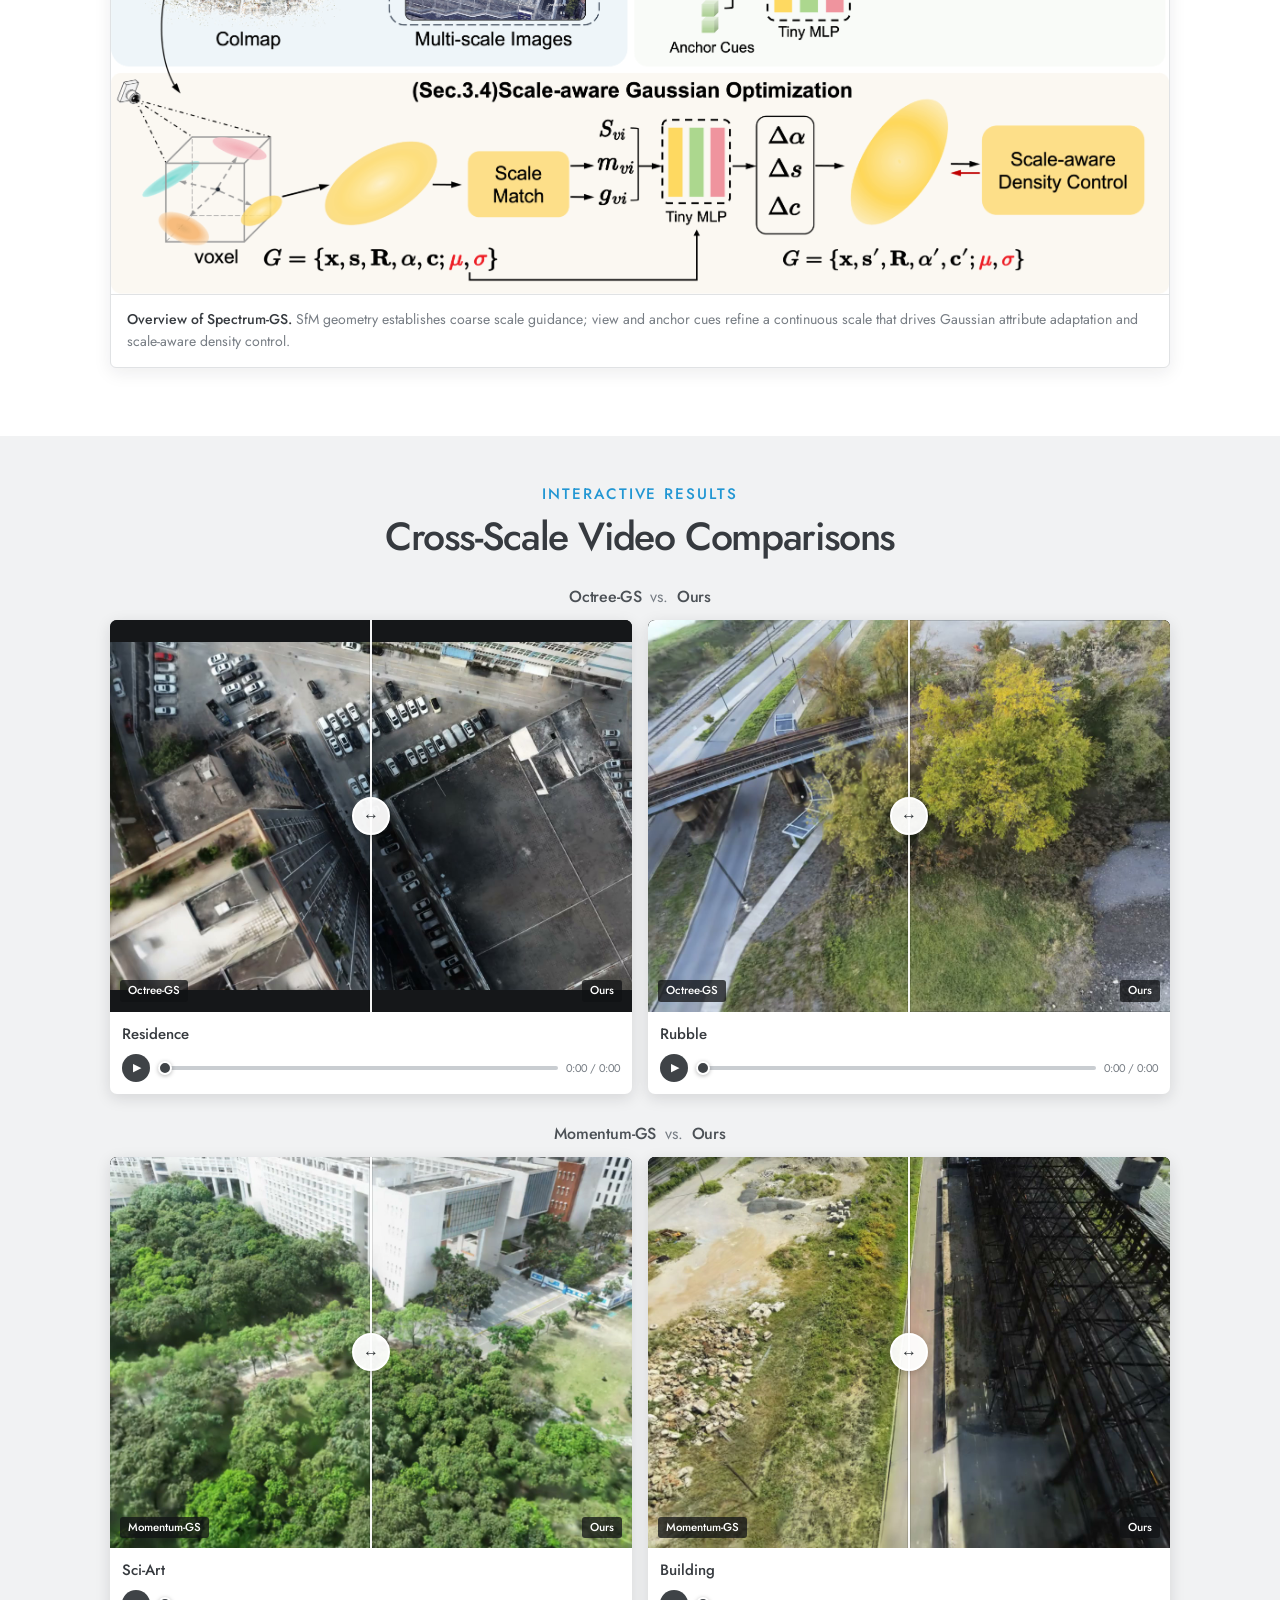
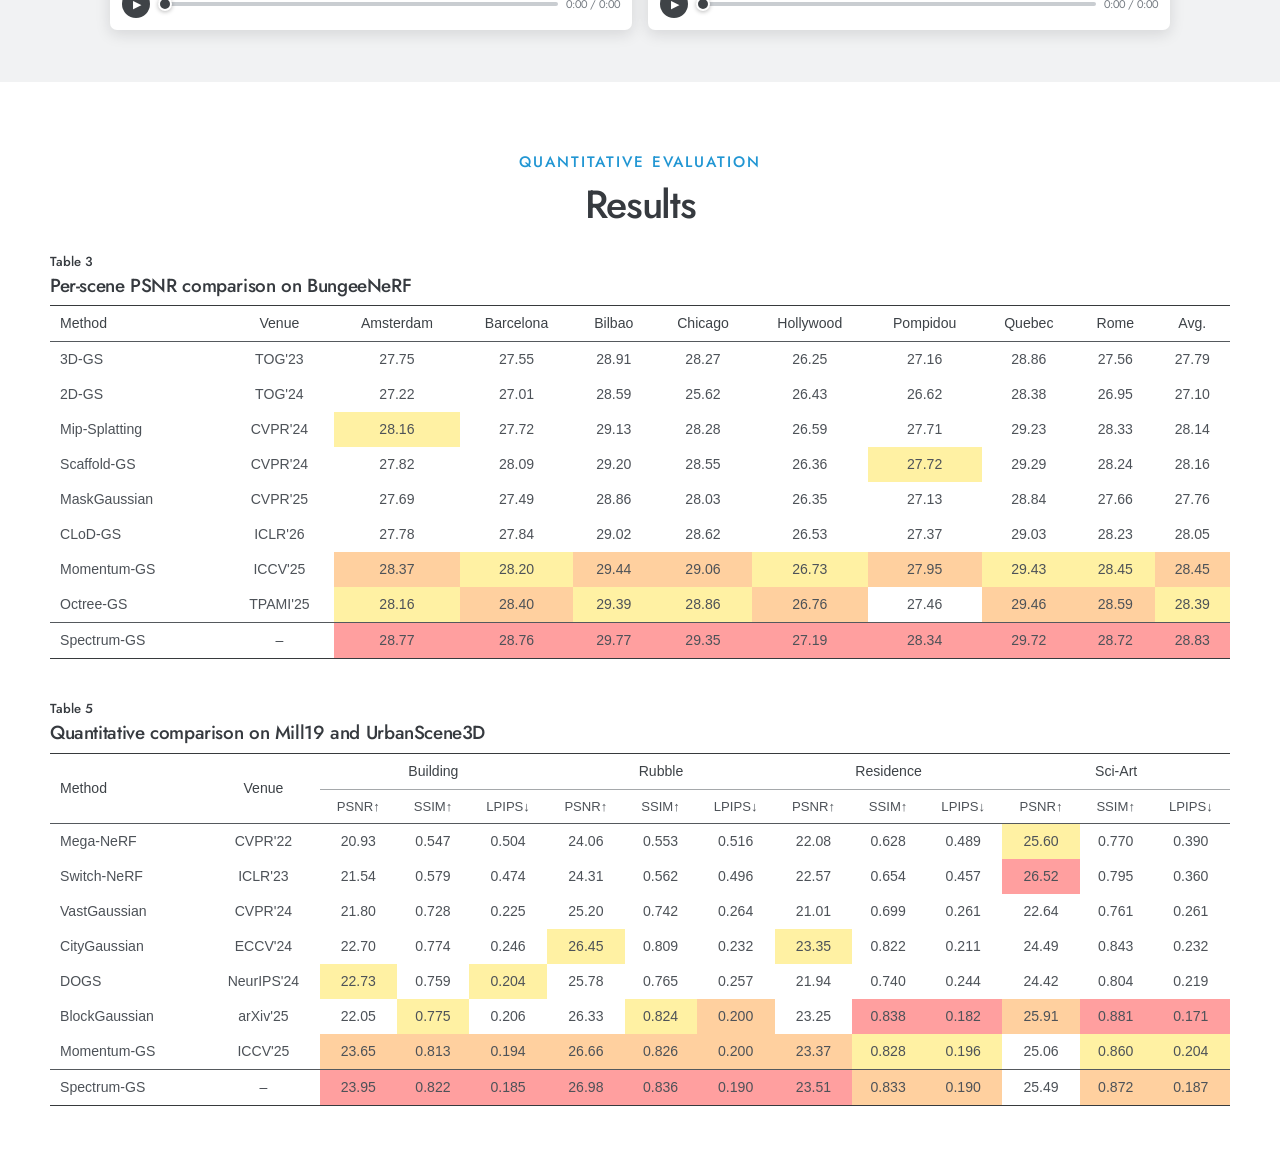
==== commit 11b10ab6: "Update" ====
--- a/spectrum-gs/index.html
+++ b/spectrum-gs/index.html
@@ -20,9 +20,15 @@
         <p class="venue">Preprint</p>
 
         <p class="author-line">
-          <a href="mailto:beiqichen@jmu.edu.cn">Beiqi Chen</a><sup>1</sup>,
+          <a href="mailto:beiqichen@jmu.edu.cn">Beiqi Chen</a><sup>1,†</sup>,
+          Yujun Liu<sup>1,†</sup>,
           <a href="mailto:by_chenxu_li@jmu.edu.cn">Chenxu Li</a><sup>1</sup>,
           and <a href="mailto:sujh@jmu.edu.cn">Jinhe Su</a><sup>1,*</sup>
+        </p>
+
+        <p class="equal-note">
+          <sup>†</sup> Equal contribution &nbsp;&nbsp;
+          <sup>*</sup> Corresponding author
         </p>
         <p class="equal-note"><sup>*</sup> Corresponding author</p>
         <p class="affiliation"><sup>1</sup> School of Computer Engineering, Jimei University, Xiamen, China</p>
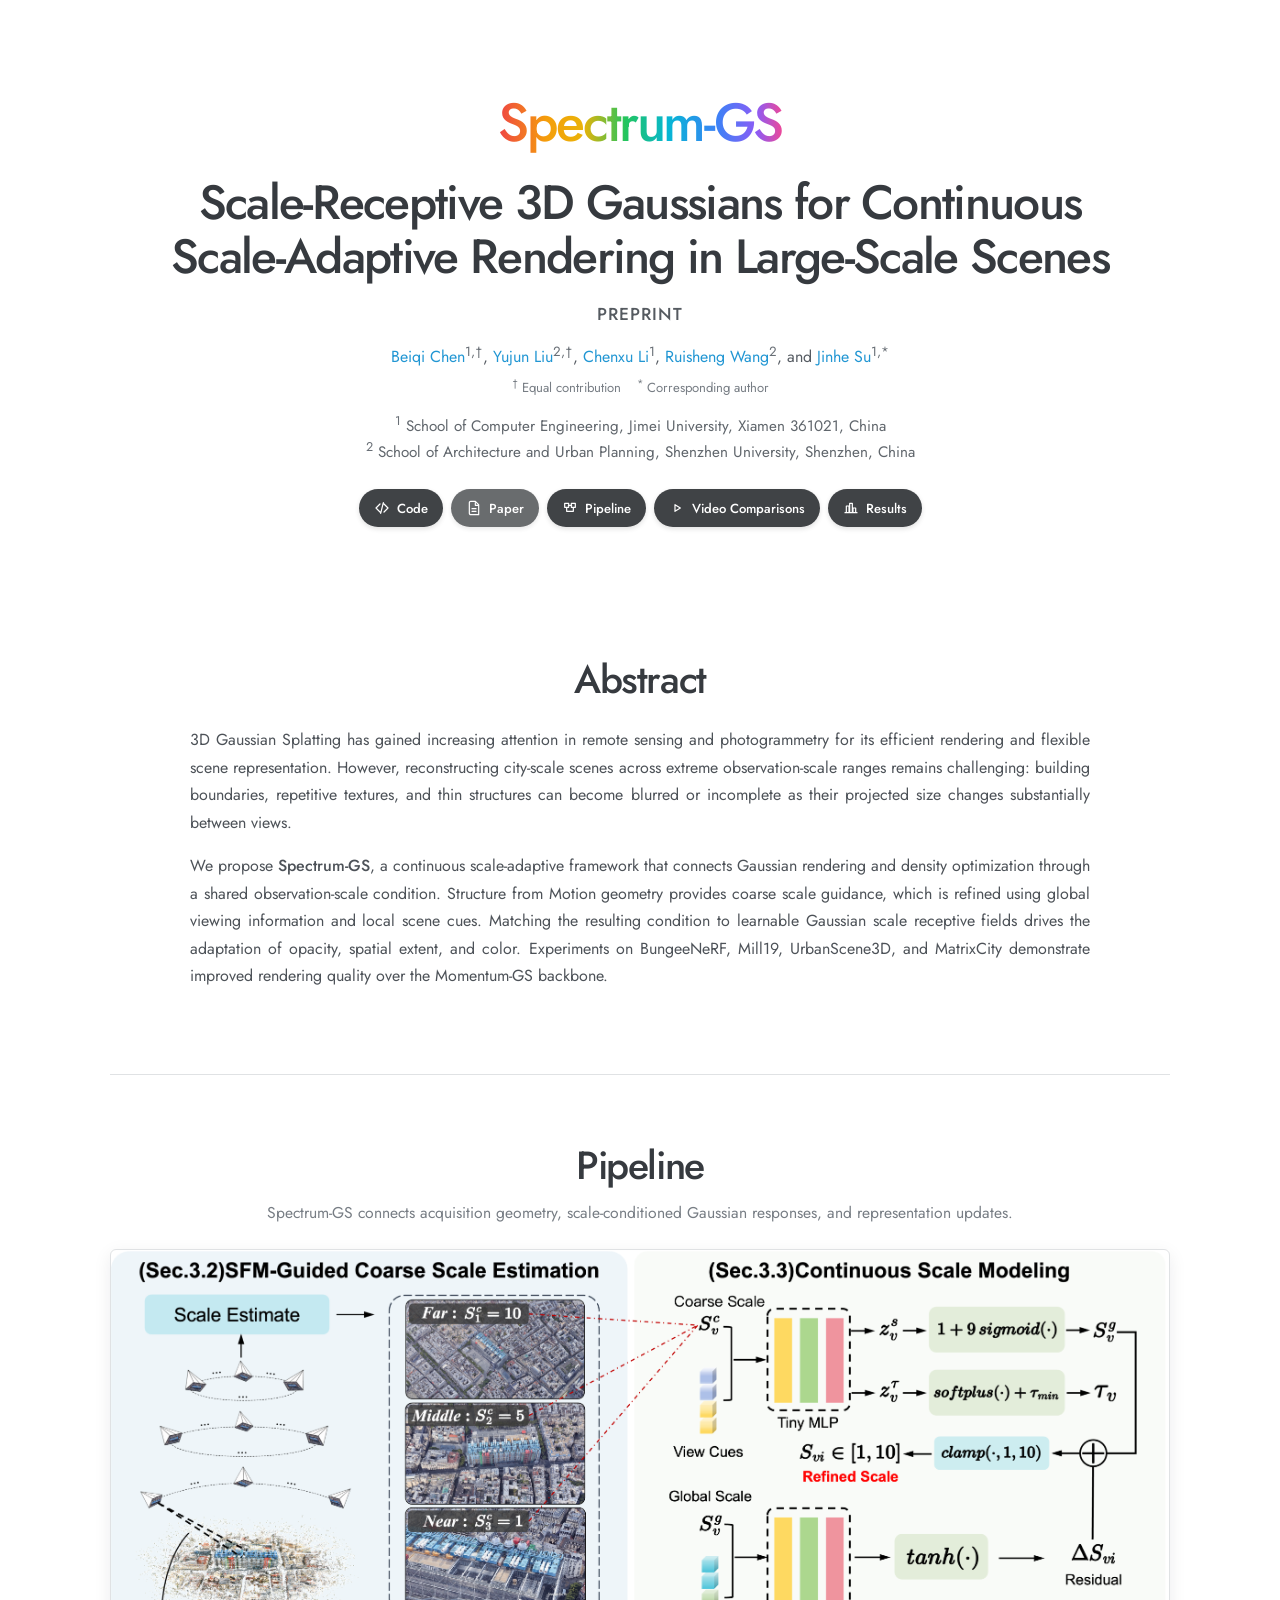
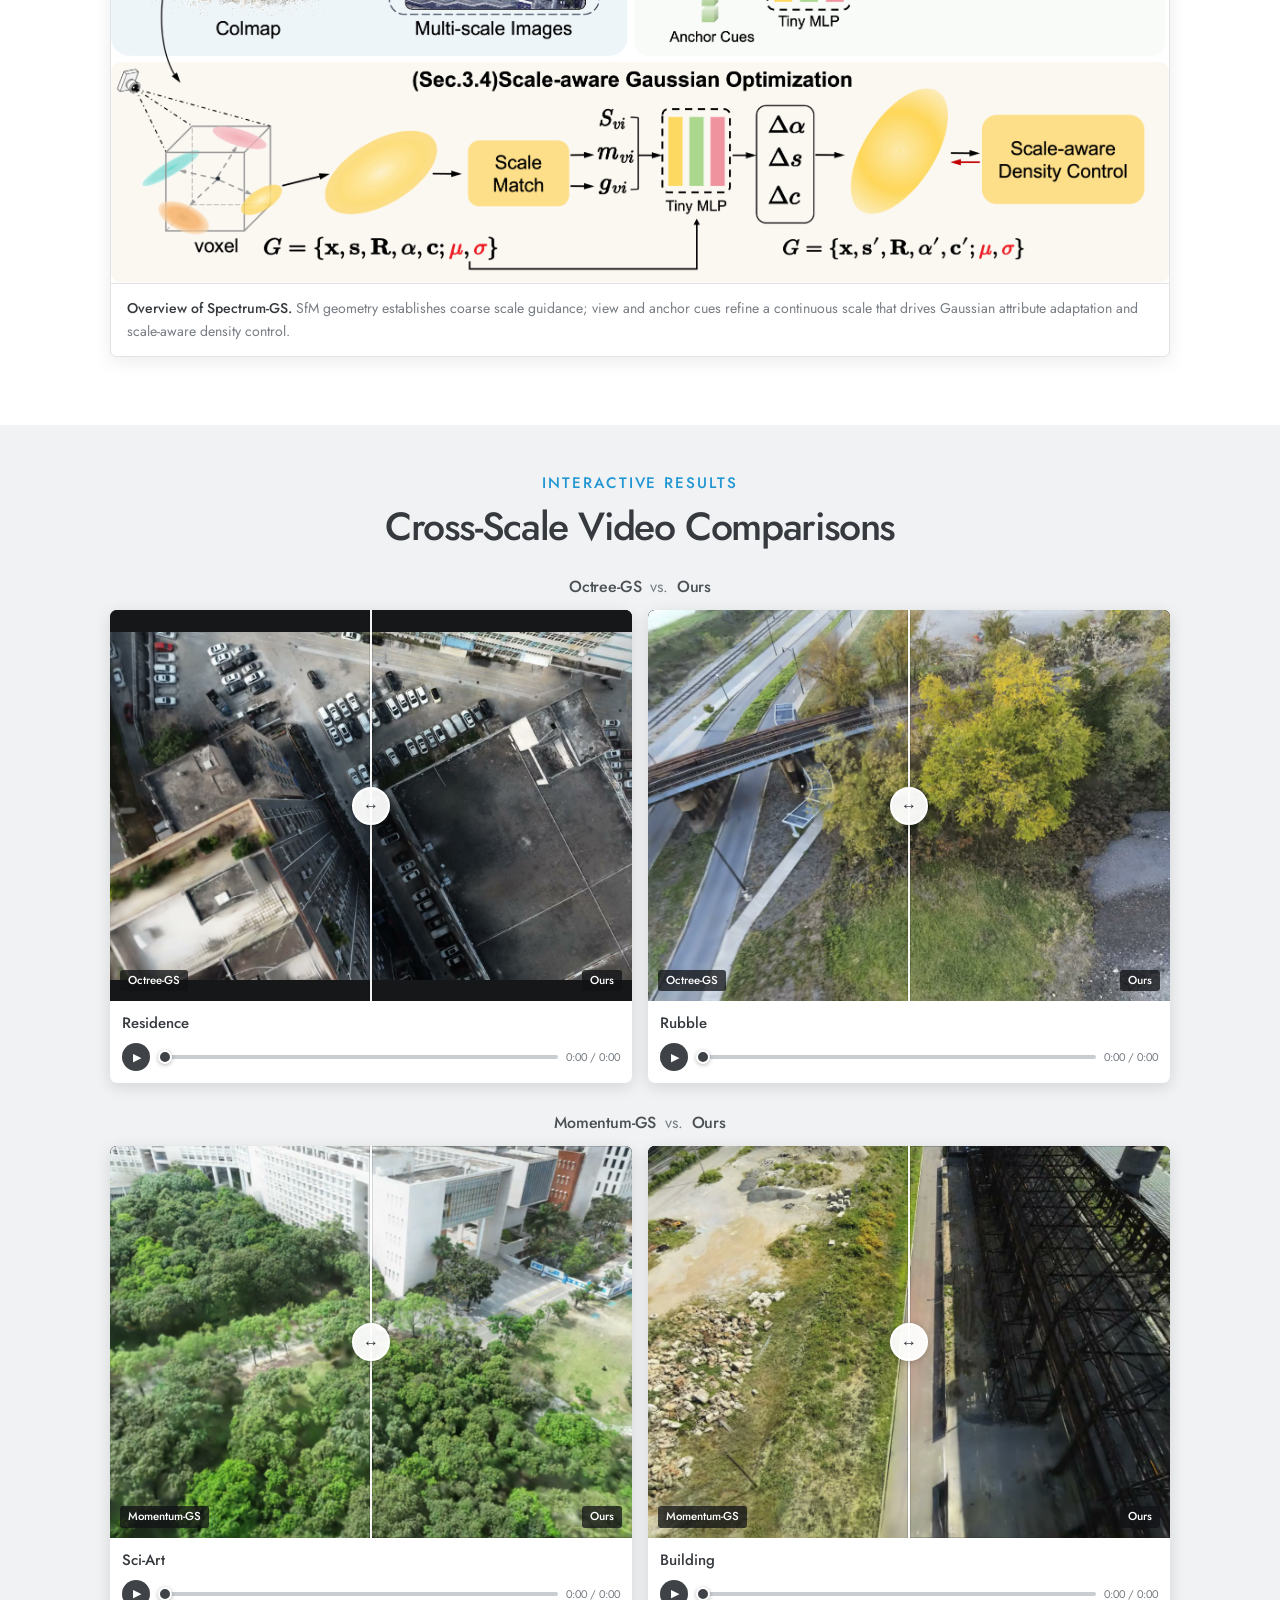
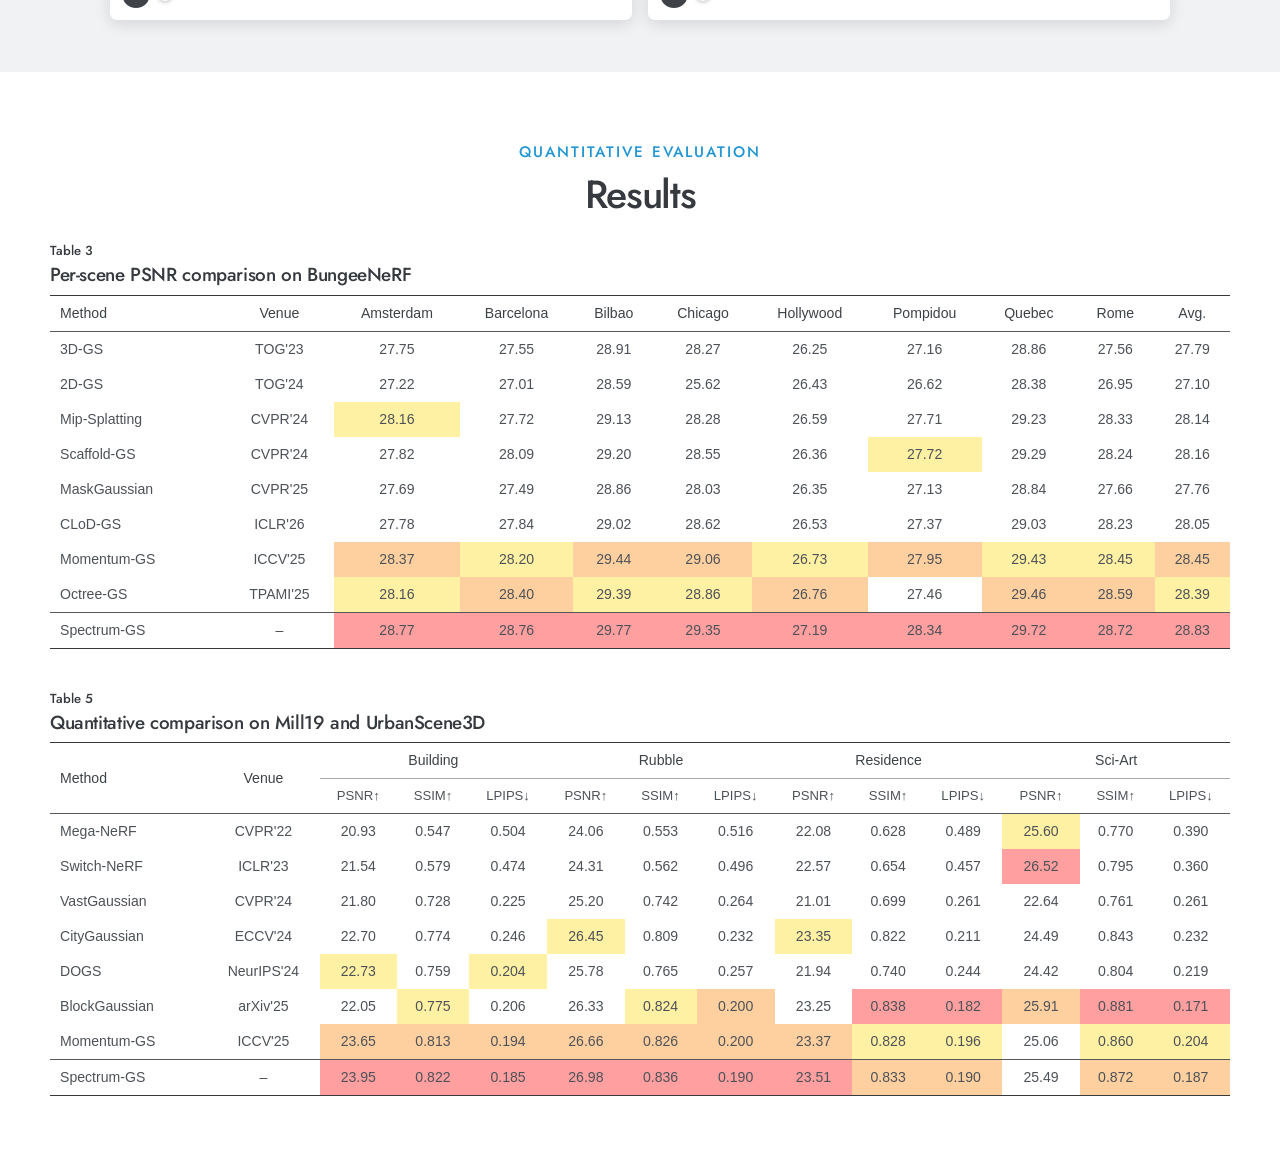
==== commit dcb13433: "Update paper authors and affiliations" ====
--- a/spectrum-gs/index.html
+++ b/spectrum-gs/index.html
@@ -21,8 +21,9 @@
 
         <p class="author-line">
           <a href="mailto:beiqichen@jmu.edu.cn">Beiqi Chen</a><sup>1,†</sup>,
-          Yujun Liu<sup>1,†</sup>,
+          <a href="mailto:yujunliu2024@mails.szu.edu.cn">Yujun Liu</a><sup>2,†</sup>,
           <a href="mailto:by_chenxu_li@jmu.edu.cn">Chenxu Li</a><sup>1</sup>,
+          <a href="mailto:ruiswang@szu.edu.cn">Ruisheng Wang</a><sup>2</sup>,
           and <a href="mailto:sujh@jmu.edu.cn">Jinhe Su</a><sup>1,*</sup>
         </p>
 
@@ -30,8 +31,8 @@
           <sup>†</sup> Equal contribution &nbsp;&nbsp;
           <sup>*</sup> Corresponding author
         </p>
-        <p class="equal-note"><sup>*</sup> Corresponding author</p>
-        <p class="affiliation"><sup>1</sup> School of Computer Engineering, Jimei University, Xiamen, China</p>
+        <p class="affiliation"><sup>1</sup> School of Computer Engineering, Jimei University, Xiamen 361021, China</p>
+        <p class="affiliation"><sup>2</sup> School of Architecture and Urban Planning, Shenzhen University, Shenzhen, China</p>
 
         <div class="paper-actions" aria-label="Project links">
           <a class="pill" href="https://github.com/DoctorHpdv/Spectrum-GS" target="_blank" rel="noreferrer">
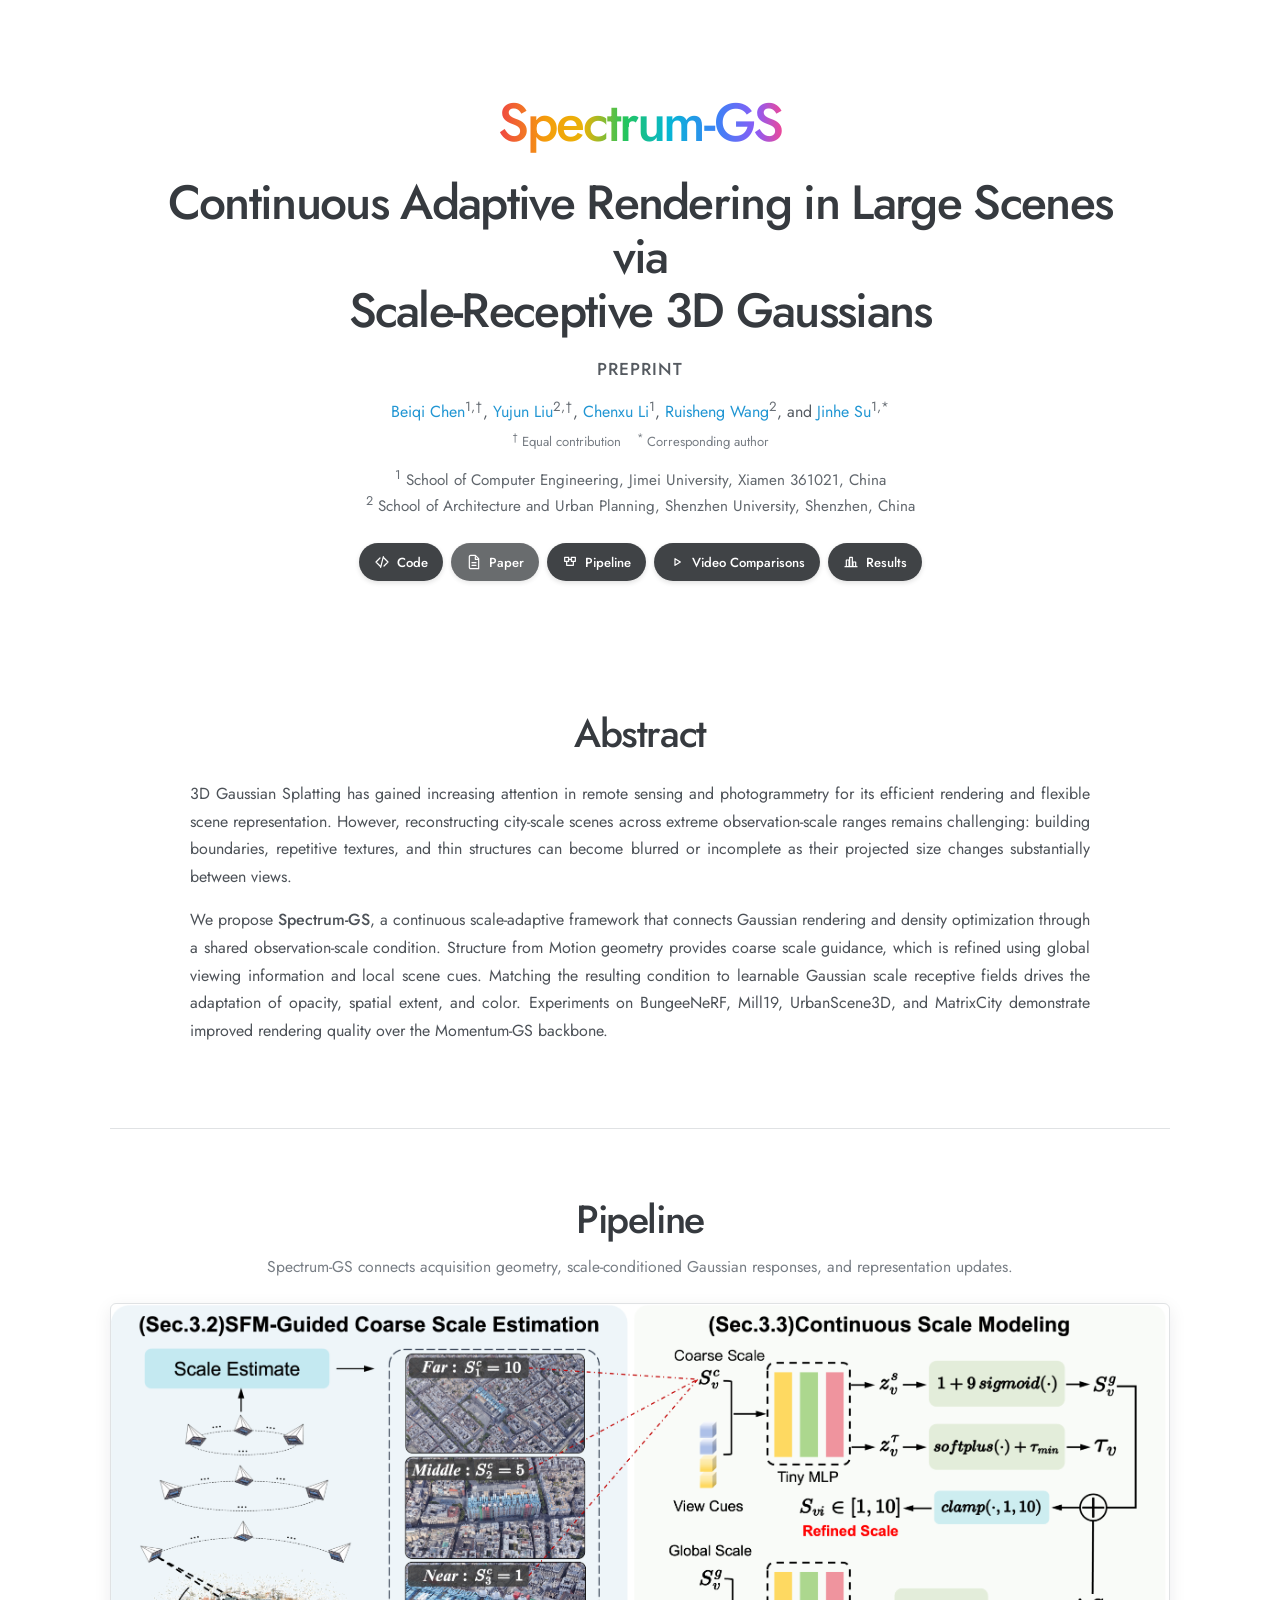
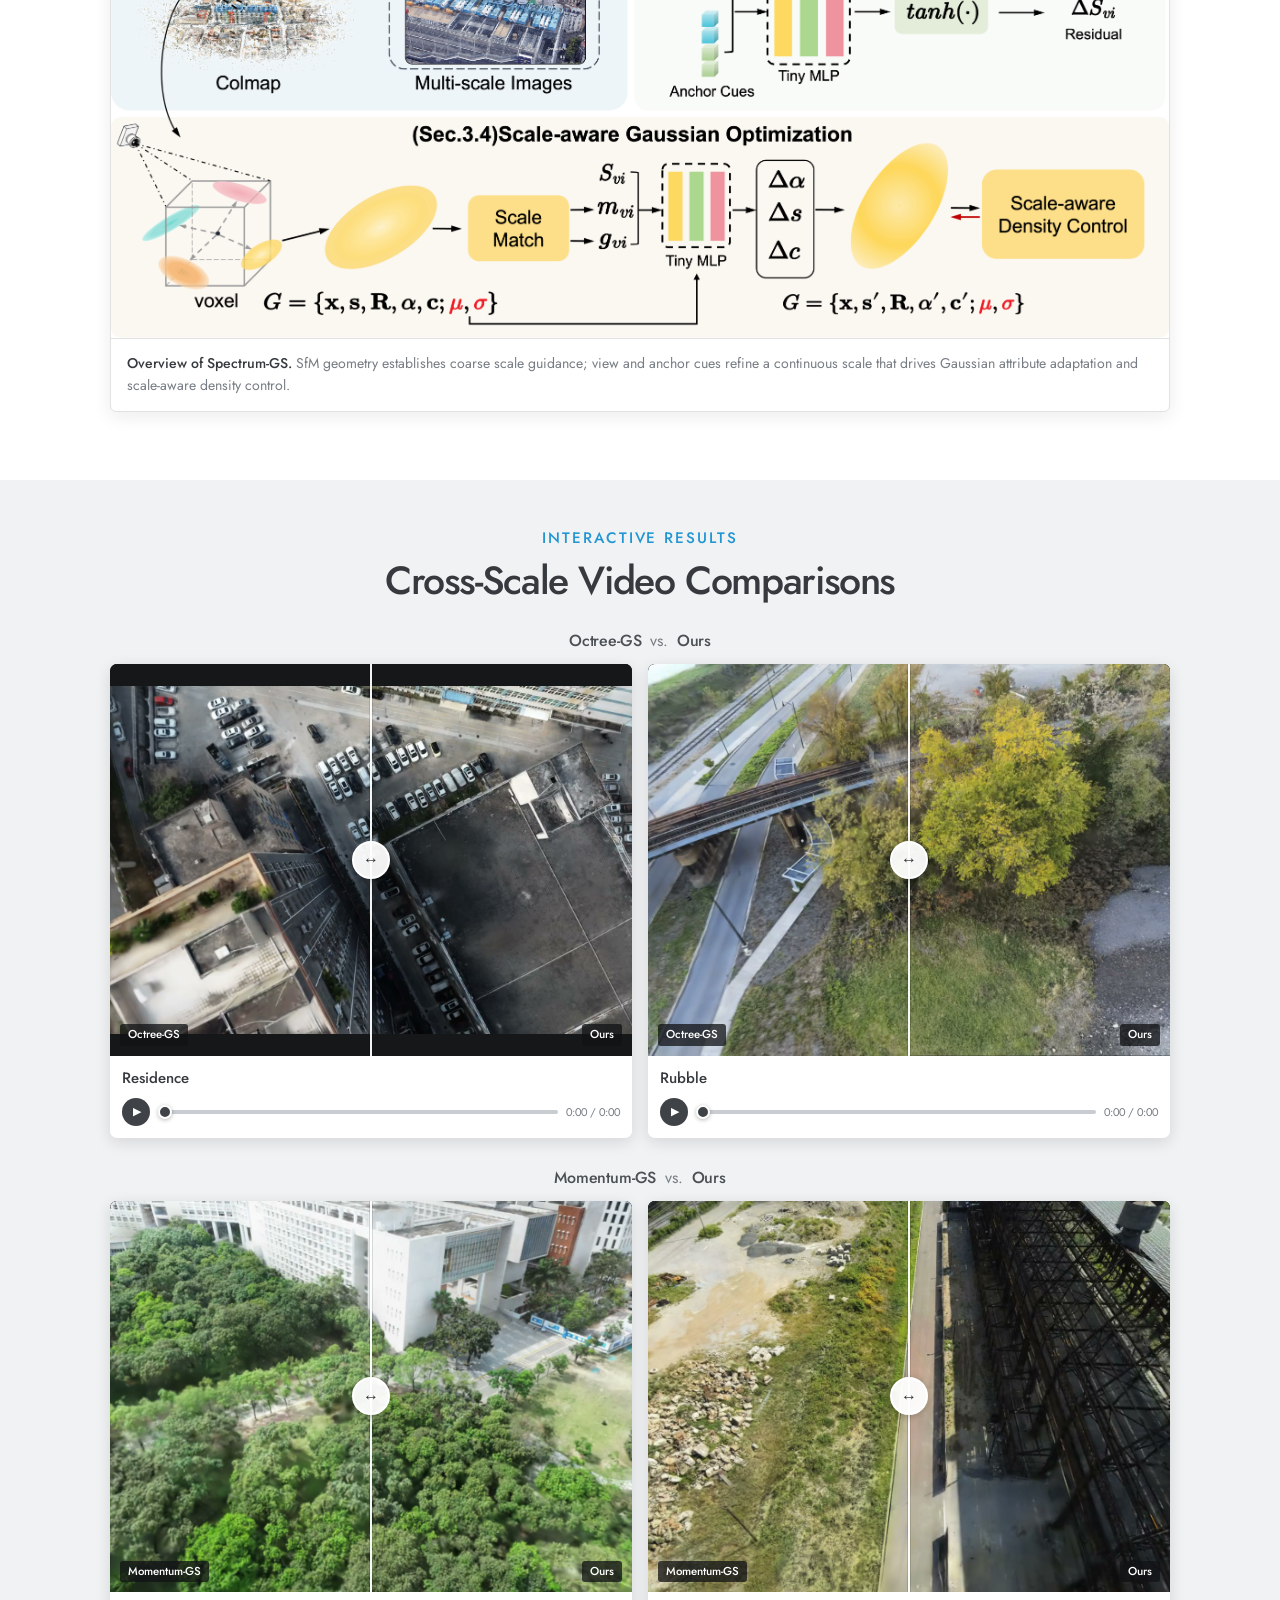
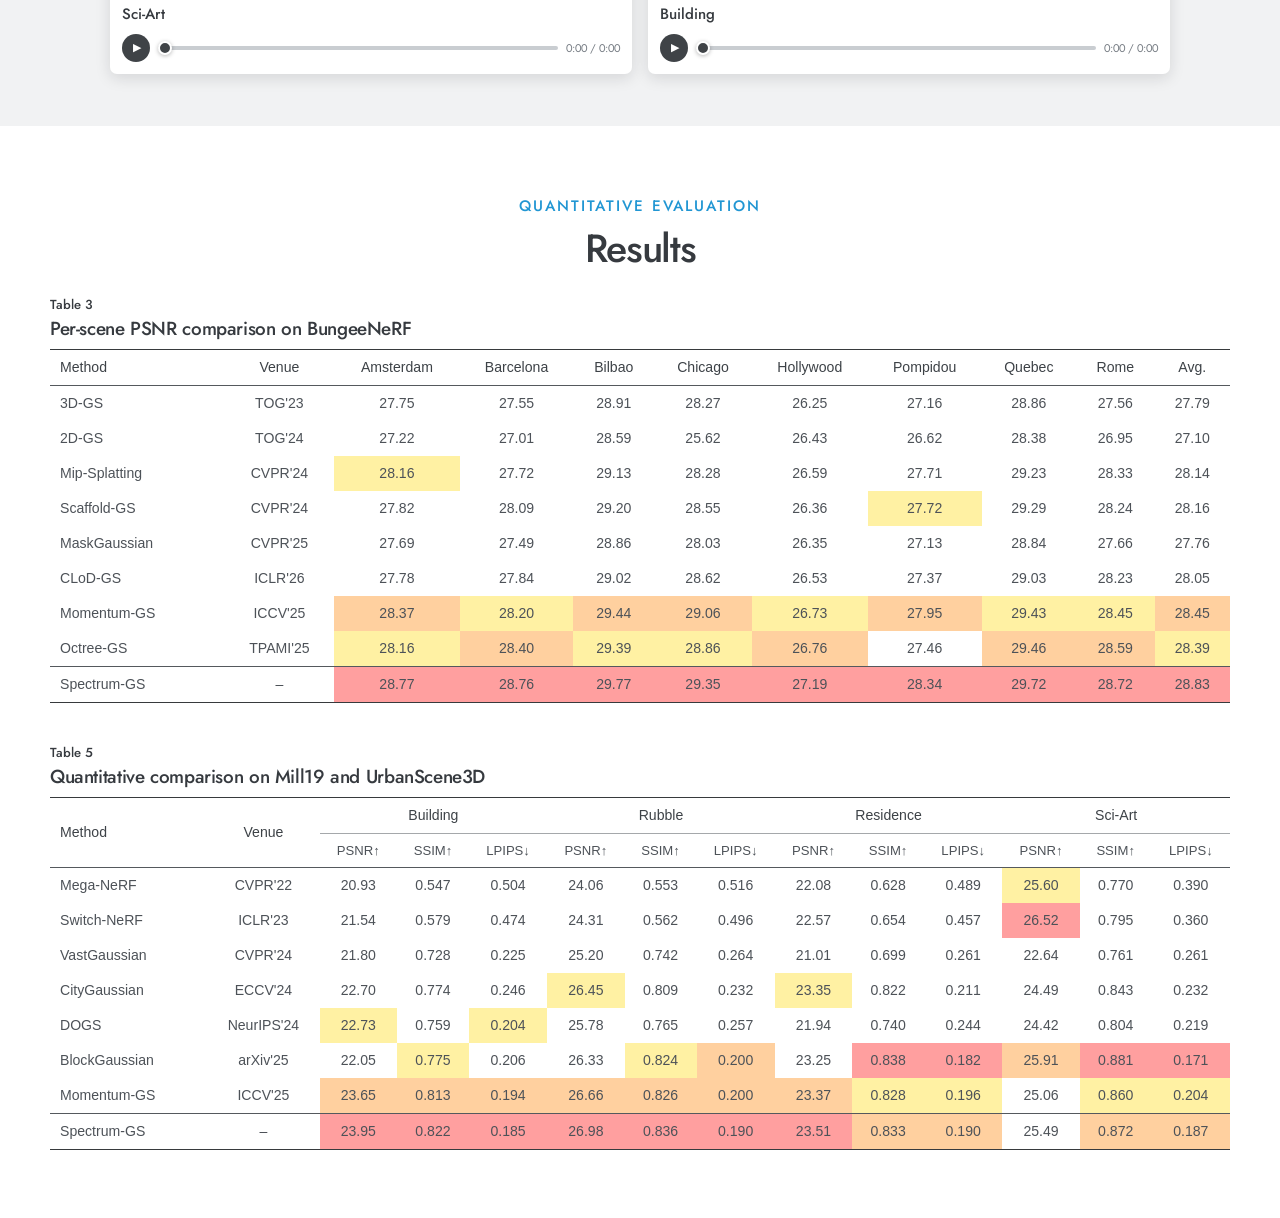
==== commit 475404c1: "Update paper title" ====
--- a/spectrum-gs/index.html
+++ b/spectrum-gs/index.html
@@ -5,7 +5,7 @@
     <meta name="viewport" content="width=device-width, initial-scale=1" />
     <meta
       name="description"
-      content="Spectrum-GS: Scale-Receptive 3D Gaussians for Continuous Scale-Adaptive Rendering in Large-Scale Scenes."
+      content="Spectrum-GS: Continuous Adaptive Rendering in Large Scenes via Scale-Receptive 3D Gaussians."
     />
     <meta name="theme-color" content="#ffffff" />
     <title>Spectrum-GS</title>
@@ -16,7 +16,7 @@
     <main>
       <header class="paper-header">
         <p class="paper-kicker">Spectrum-GS</p>
-        <h1>Scale-Receptive 3D Gaussians for Continuous<br class="desktop-break" /> Scale-Adaptive Rendering in Large-Scale Scenes</h1>
+        <h1>Continuous Adaptive Rendering in Large Scenes via<br class="desktop-break" /> Scale-Receptive 3D Gaussians</h1>
         <p class="venue">Preprint</p>
 
         <p class="author-line">
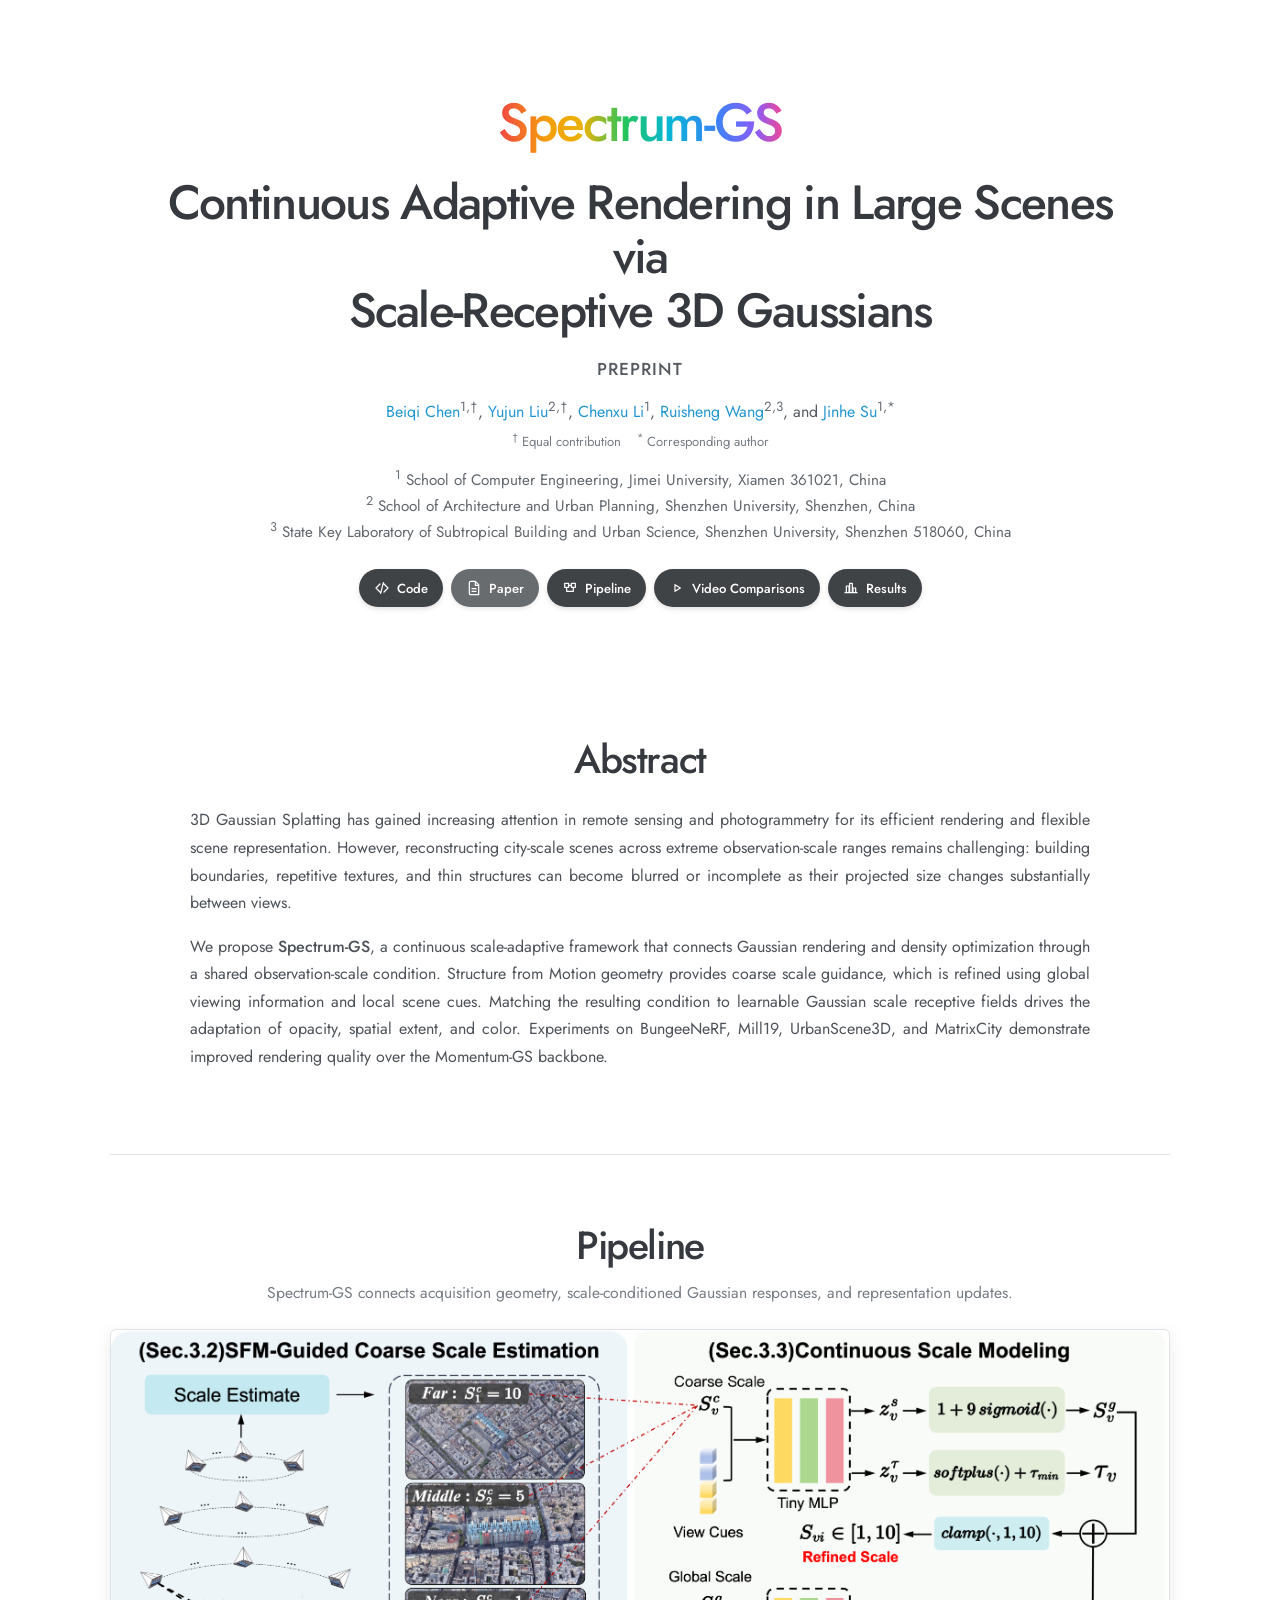
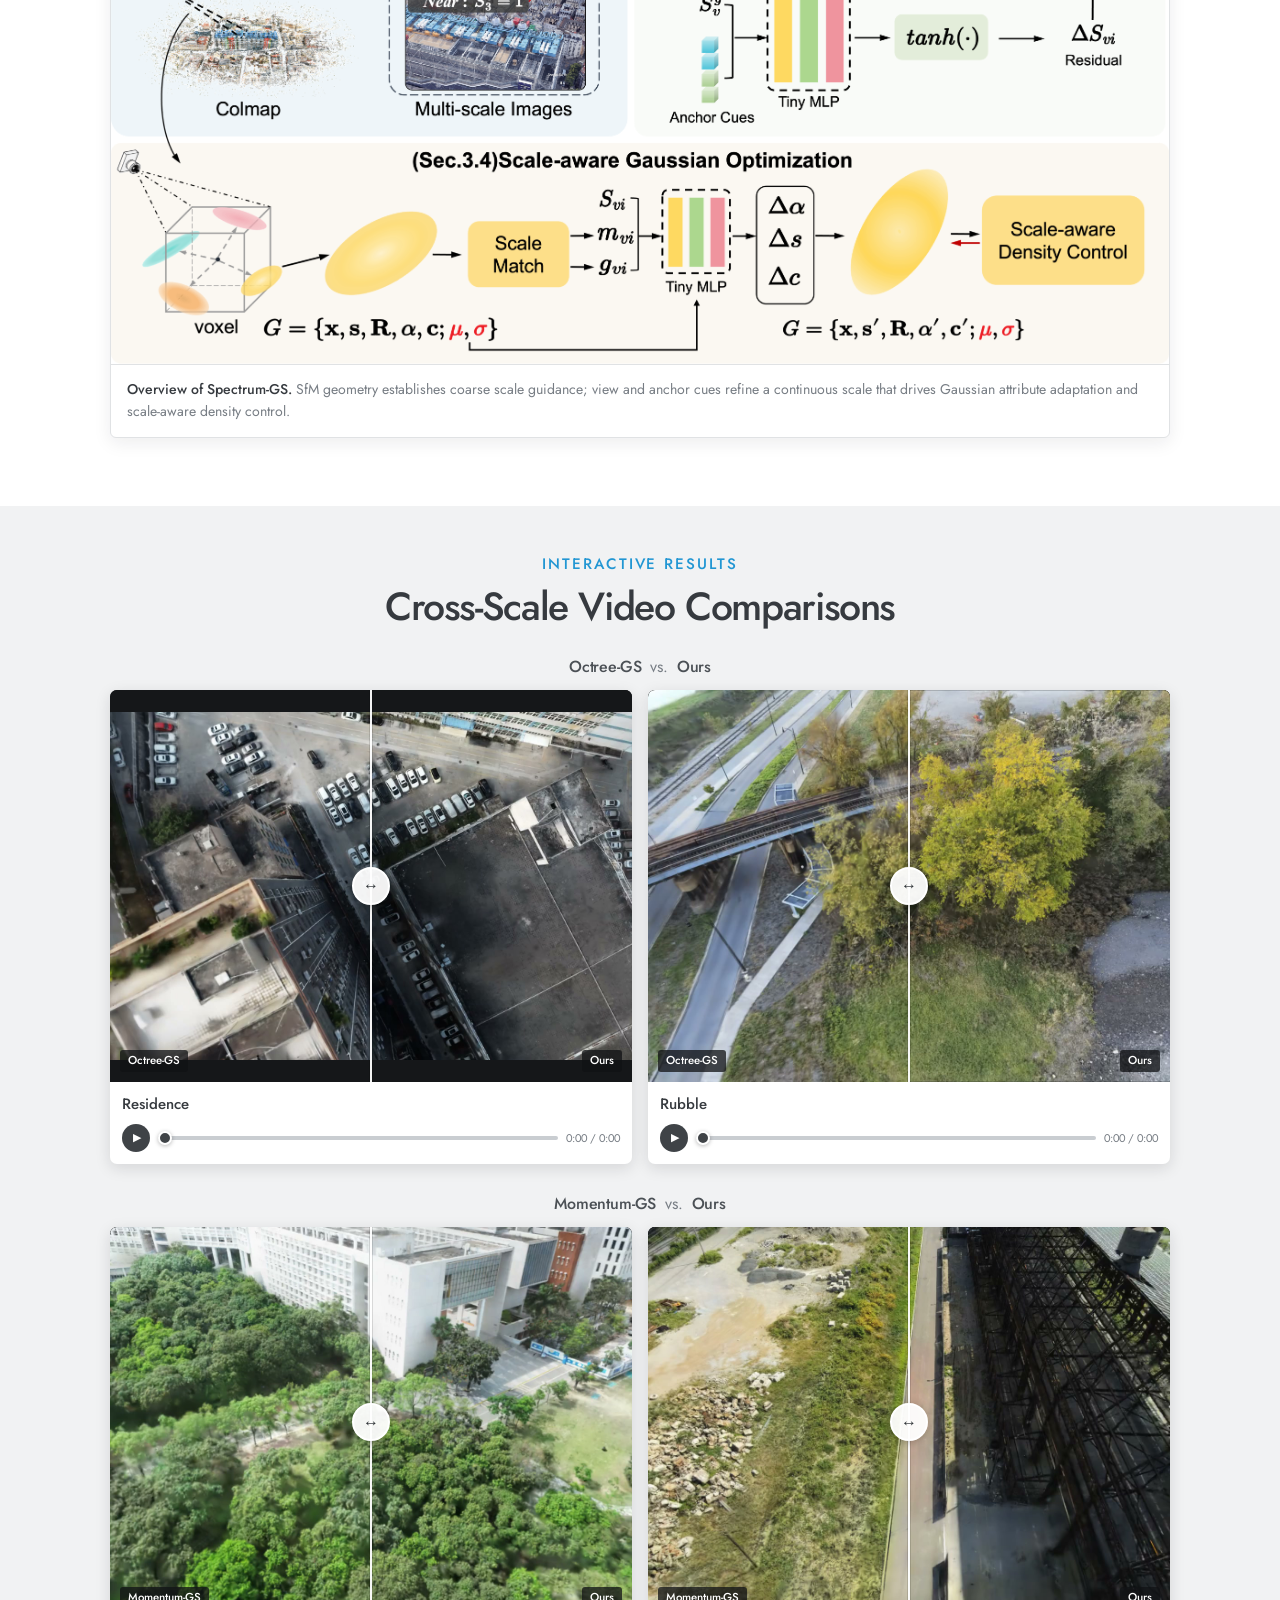
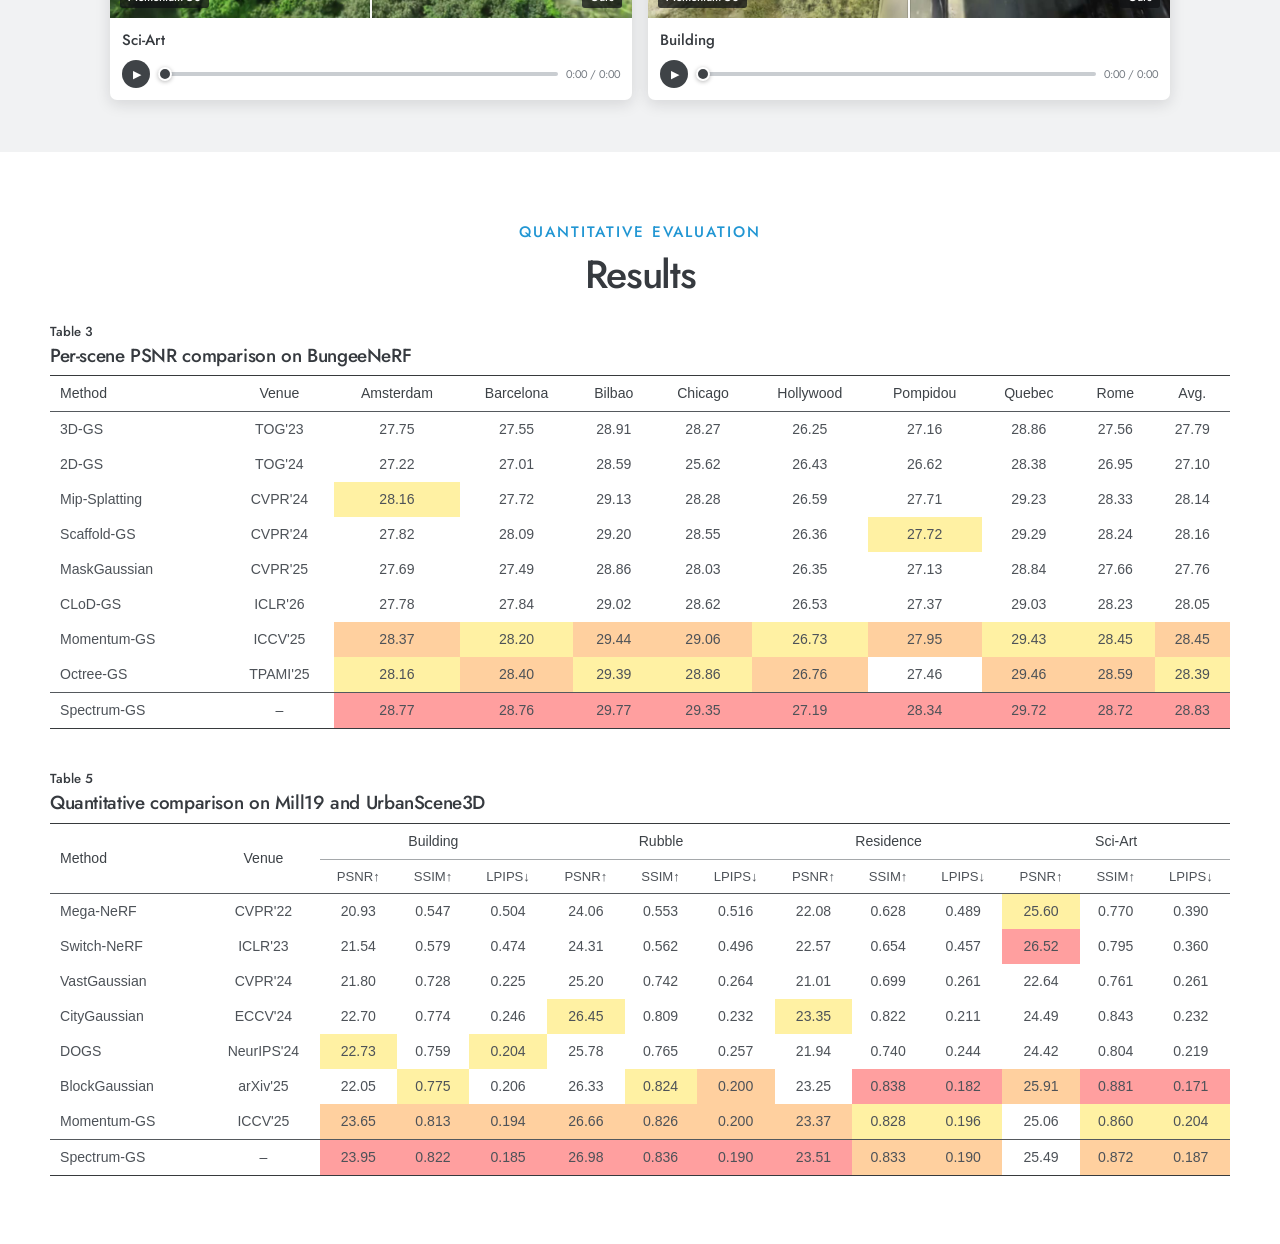
==== commit 0aaa3c00: "Add Ruisheng Wang second affiliation" ====
--- a/spectrum-gs/index.html
+++ b/spectrum-gs/index.html
@@ -23,7 +23,7 @@
           <a href="mailto:beiqichen@jmu.edu.cn">Beiqi Chen</a><sup>1,†</sup>,
           <a href="mailto:yujunliu2024@mails.szu.edu.cn">Yujun Liu</a><sup>2,†</sup>,
           <a href="mailto:by_chenxu_li@jmu.edu.cn">Chenxu Li</a><sup>1</sup>,
-          <a href="mailto:ruiswang@szu.edu.cn">Ruisheng Wang</a><sup>2</sup>,
+          <a href="mailto:ruiswang@szu.edu.cn">Ruisheng Wang</a><sup>2,3</sup>,
           and <a href="mailto:sujh@jmu.edu.cn">Jinhe Su</a><sup>1,*</sup>
         </p>
 
@@ -33,6 +33,7 @@
         </p>
         <p class="affiliation"><sup>1</sup> School of Computer Engineering, Jimei University, Xiamen 361021, China</p>
         <p class="affiliation"><sup>2</sup> School of Architecture and Urban Planning, Shenzhen University, Shenzhen, China</p>
+        <p class="affiliation"><sup>3</sup> State Key Laboratory of Subtropical Building and Urban Science, Shenzhen University, Shenzhen 518060, China</p>
 
         <div class="paper-actions" aria-label="Project links">
           <a class="pill" href="https://github.com/DoctorHpdv/Spectrum-GS" target="_blank" rel="noreferrer">
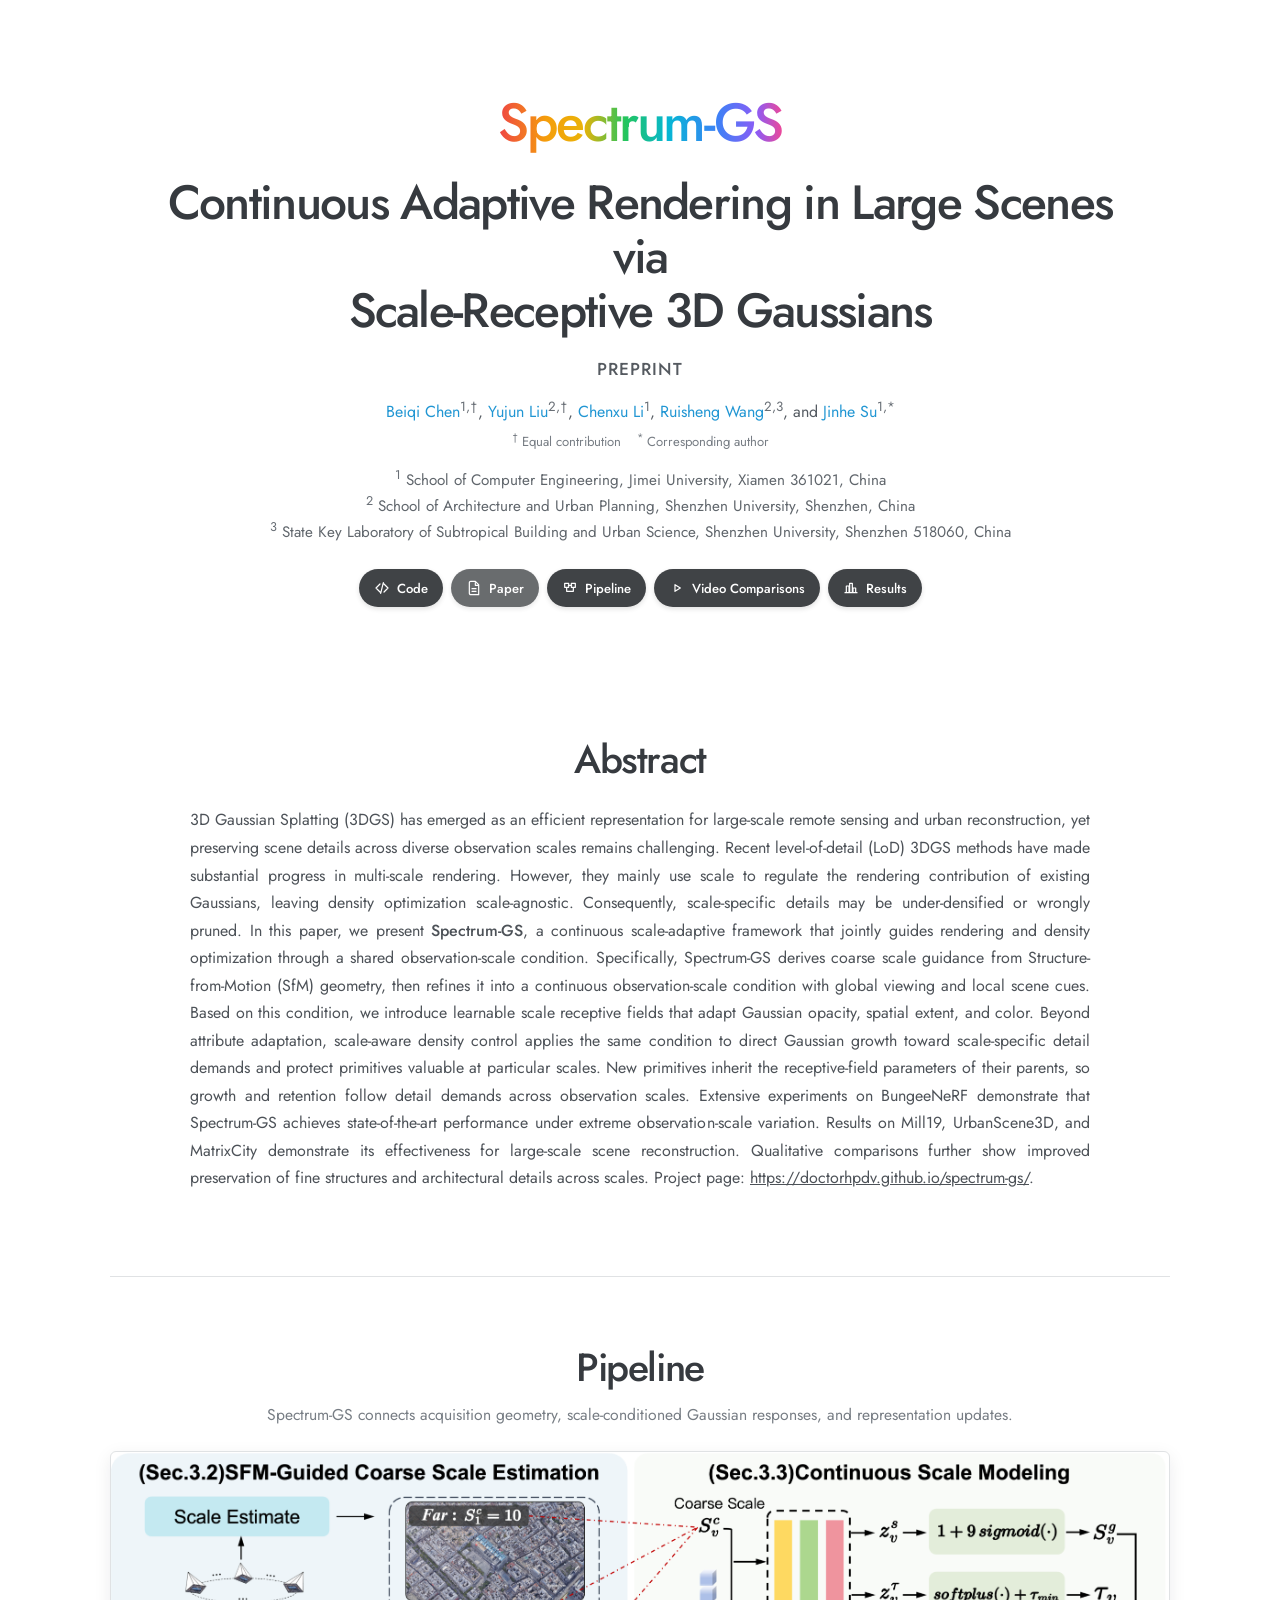
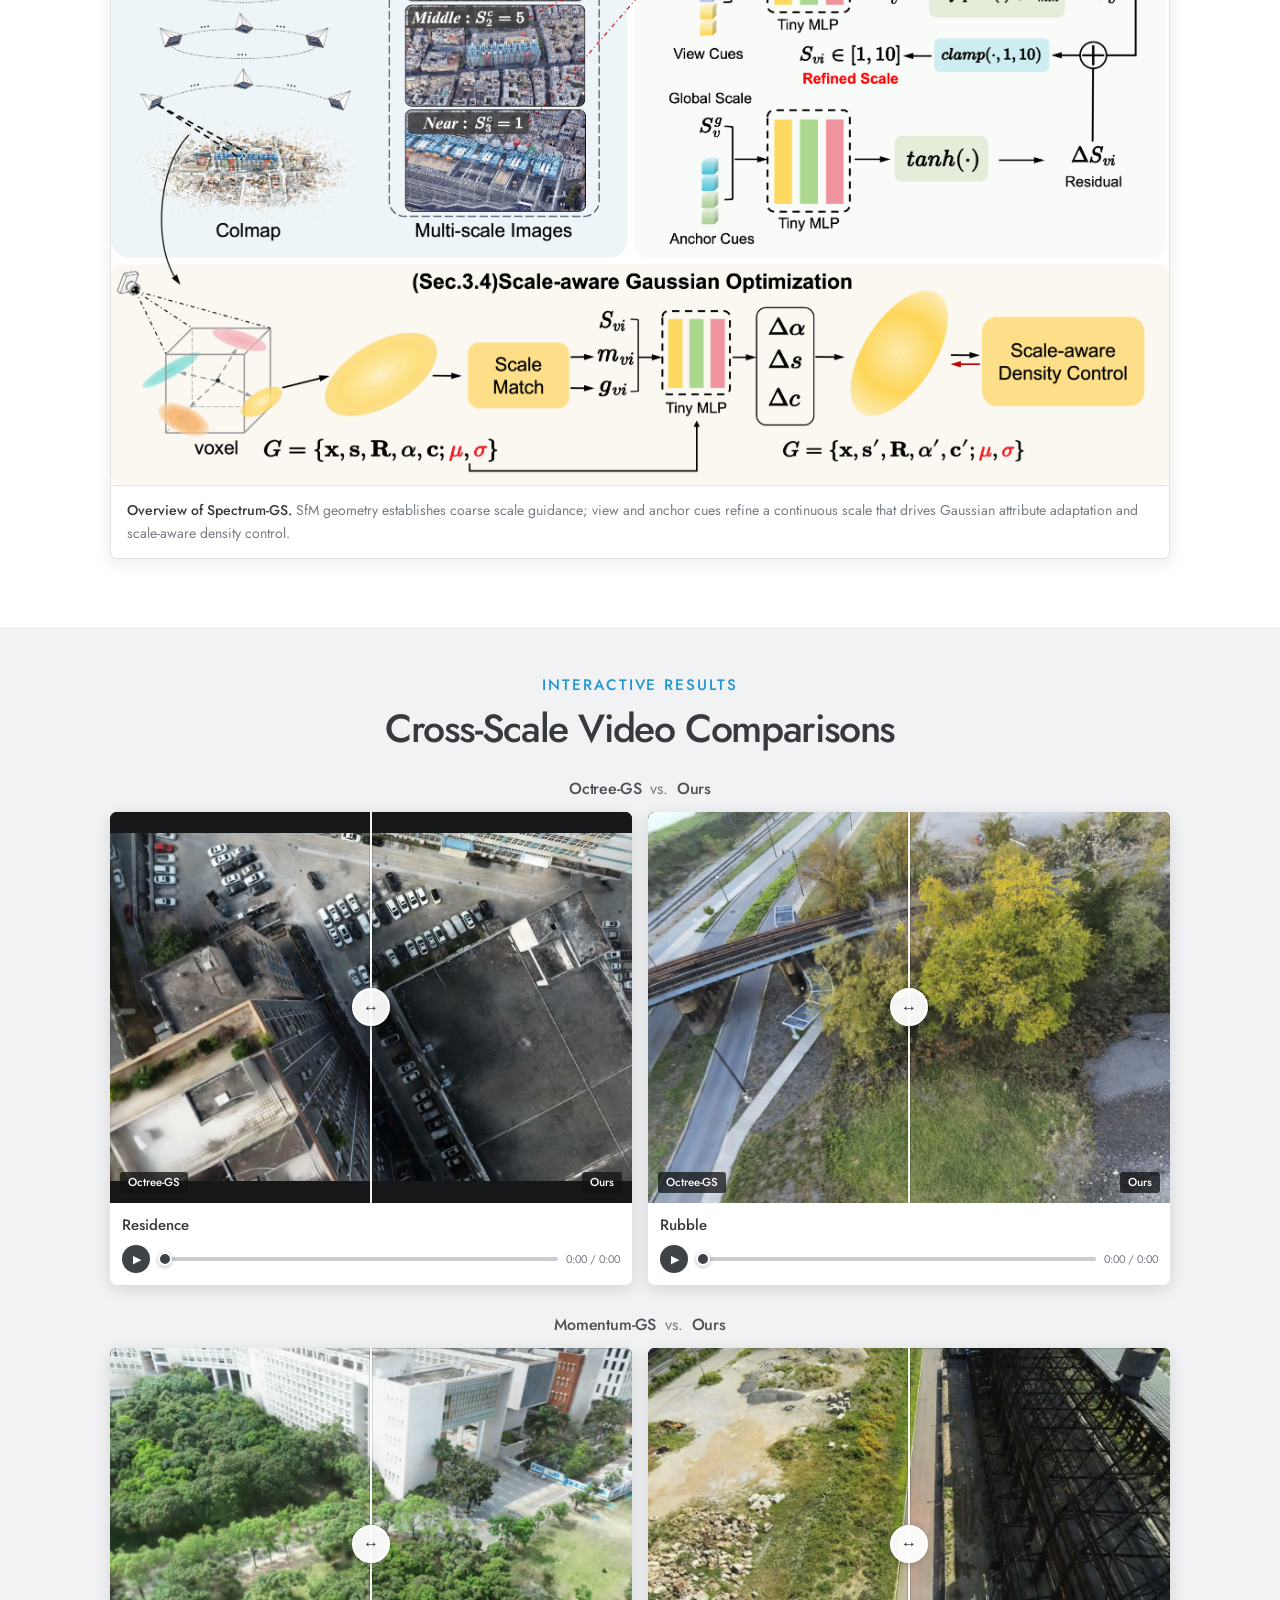
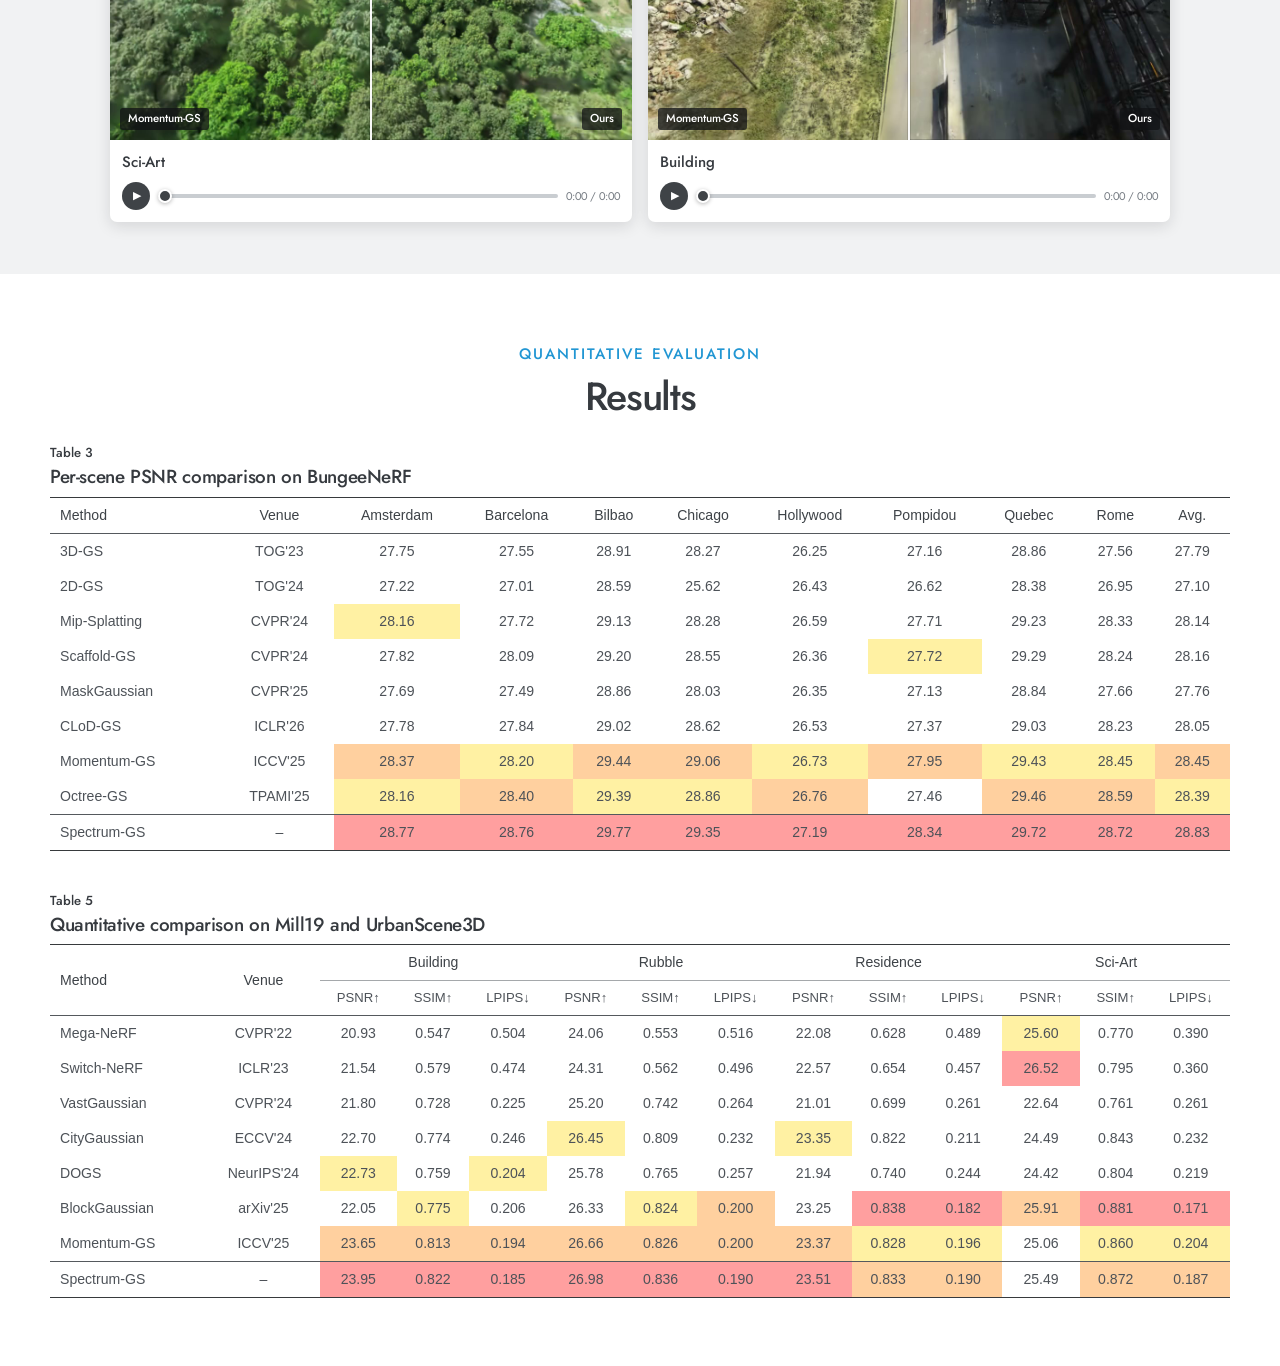
==== commit 231d3843: "Update abstract from latest manuscript" ====
--- a/spectrum-gs/index.html
+++ b/spectrum-gs/index.html
@@ -65,18 +65,24 @@
         </div>
         <div class="abstract-copy">
           <p>
-            3D Gaussian Splatting has gained increasing attention in remote sensing and photogrammetry for its efficient
-            rendering and flexible scene representation. However, reconstructing city-scale scenes across extreme
-            observation-scale ranges remains challenging: building boundaries, repetitive textures, and thin structures
-            can become blurred or incomplete as their projected size changes substantially between views.
-          </p>
-          <p>
-            We propose <strong>Spectrum-GS</strong>, a continuous scale-adaptive framework that connects Gaussian rendering
-            and density optimization through a shared observation-scale condition. Structure from Motion geometry provides
-            coarse scale guidance, which is refined using global viewing information and local scene cues. Matching the
-            resulting condition to learnable Gaussian scale receptive fields drives the adaptation of opacity, spatial
-            extent, and color. Experiments on BungeeNeRF, Mill19, UrbanScene3D, and MatrixCity demonstrate improved rendering
-            quality over the Momentum-GS backbone.
+            3D Gaussian Splatting (3DGS) has emerged as an efficient representation for large-scale remote sensing and urban
+            reconstruction, yet preserving scene details across diverse observation scales remains challenging. Recent
+            level-of-detail (LoD) 3DGS methods have made substantial progress in multi-scale rendering. However, they mainly
+            use scale to regulate the rendering contribution of existing Gaussians, leaving density optimization
+            scale-agnostic. Consequently, scale-specific details may be under-densified or wrongly pruned. In this paper, we
+            present <strong>Spectrum-GS</strong>, a continuous scale-adaptive framework that jointly guides rendering and
+            density optimization through a shared observation-scale condition. Specifically, Spectrum-GS derives coarse
+            scale guidance from Structure-from-Motion (SfM) geometry, then refines it into a continuous observation-scale
+            condition with global viewing and local scene cues. Based on this condition, we introduce learnable scale
+            receptive fields that adapt Gaussian opacity, spatial extent, and color. Beyond attribute adaptation,
+            scale-aware density control applies the same condition to direct Gaussian growth toward scale-specific detail
+            demands and protect primitives valuable at particular scales. New primitives inherit the receptive-field
+            parameters of their parents, so growth and retention follow detail demands across observation scales. Extensive
+            experiments on BungeeNeRF demonstrate that Spectrum-GS achieves state-of-the-art performance under extreme
+            observation-scale variation. Results on Mill19, UrbanScene3D, and MatrixCity demonstrate its effectiveness for
+            large-scale scene reconstruction. Qualitative comparisons further show improved preservation of fine structures
+            and architectural details across scales. Project page:
+            <a href="https://doctorhpdv.github.io/spectrum-gs/">https://doctorhpdv.github.io/spectrum-gs/</a>.
           </p>
         </div>
       </section>
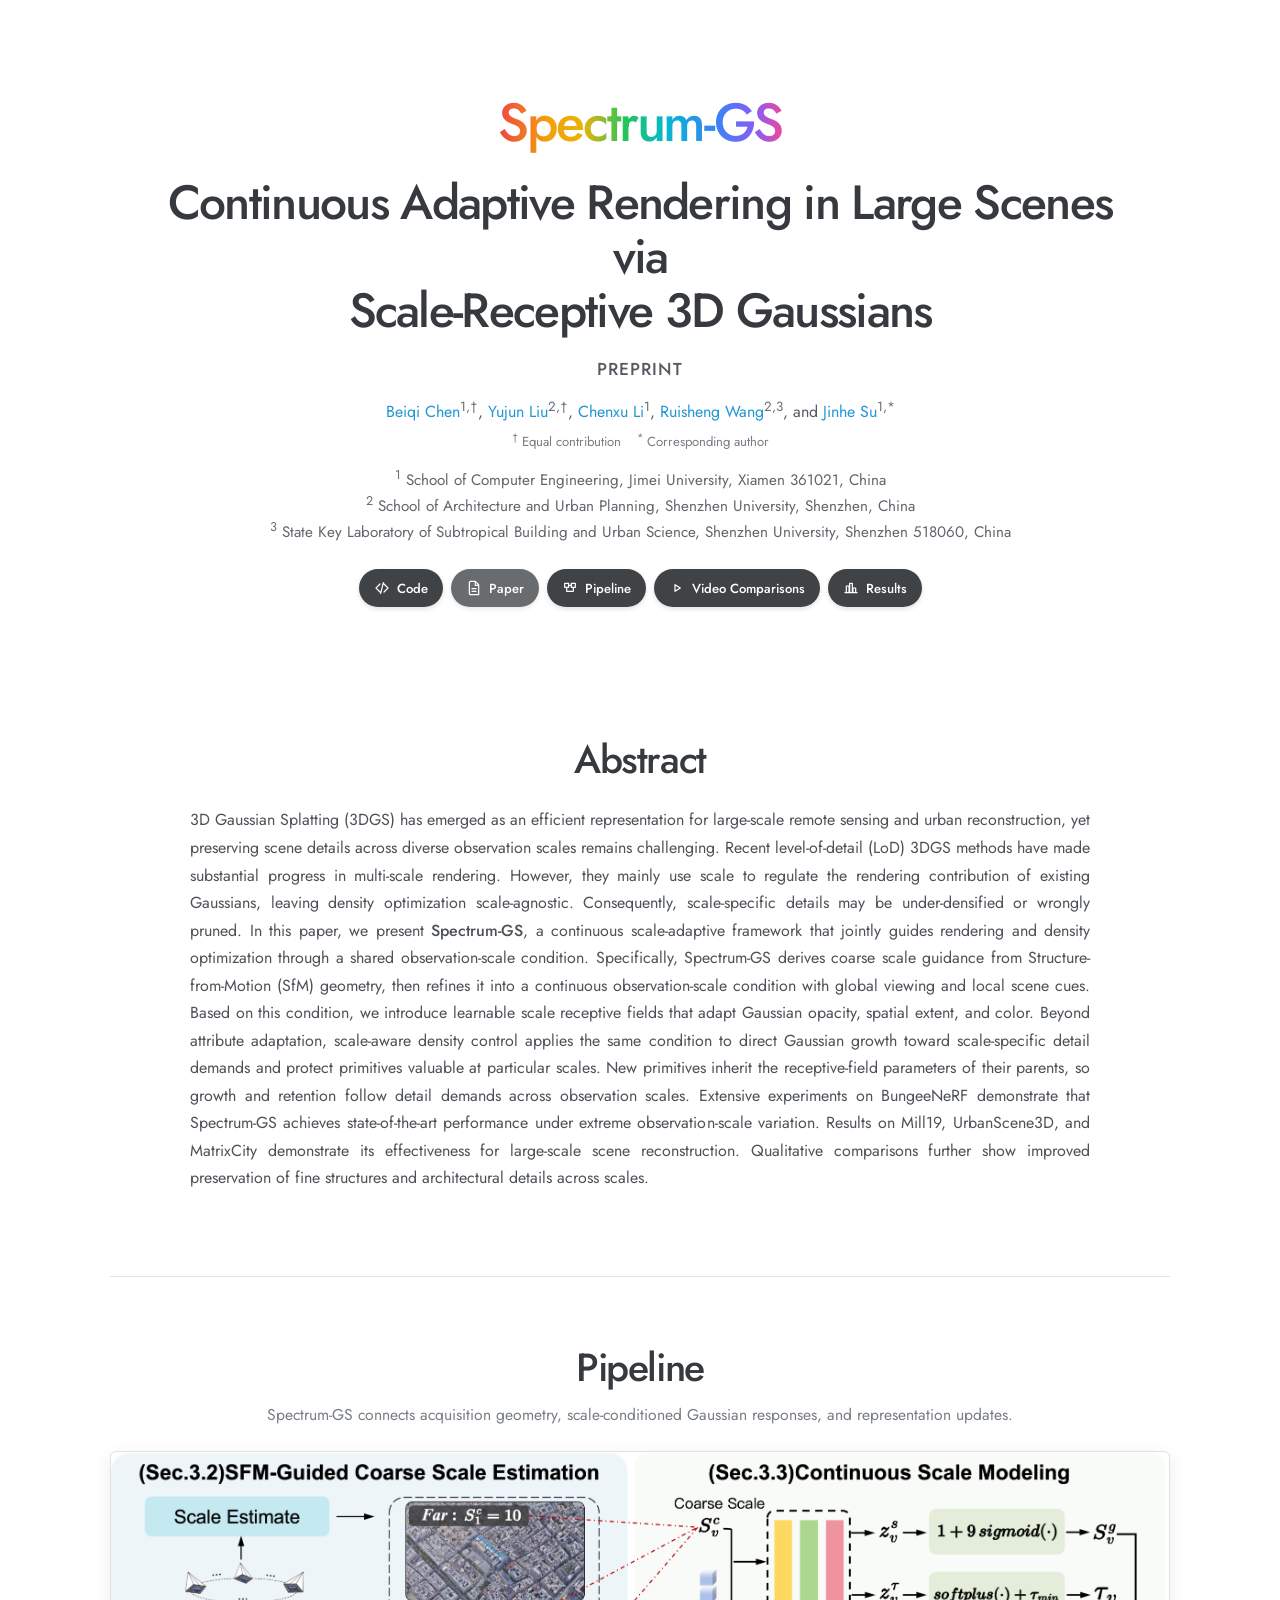
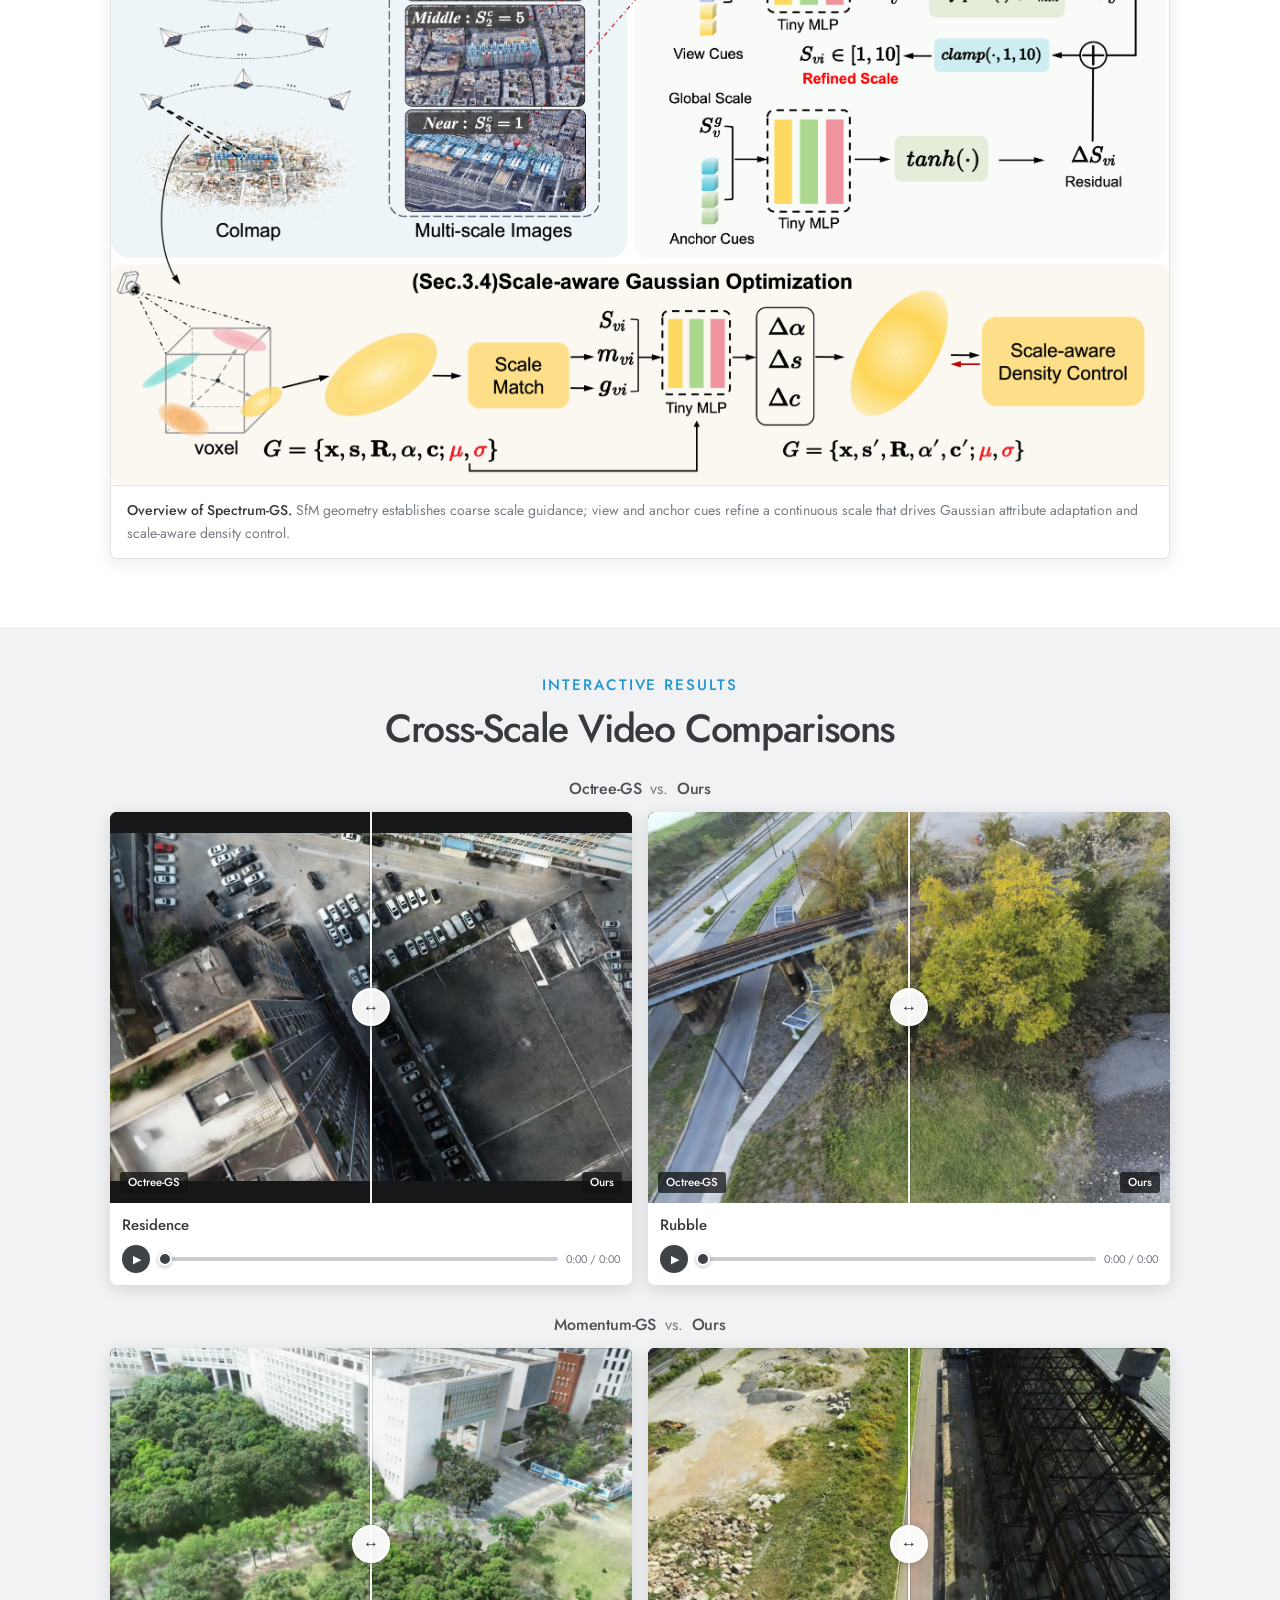
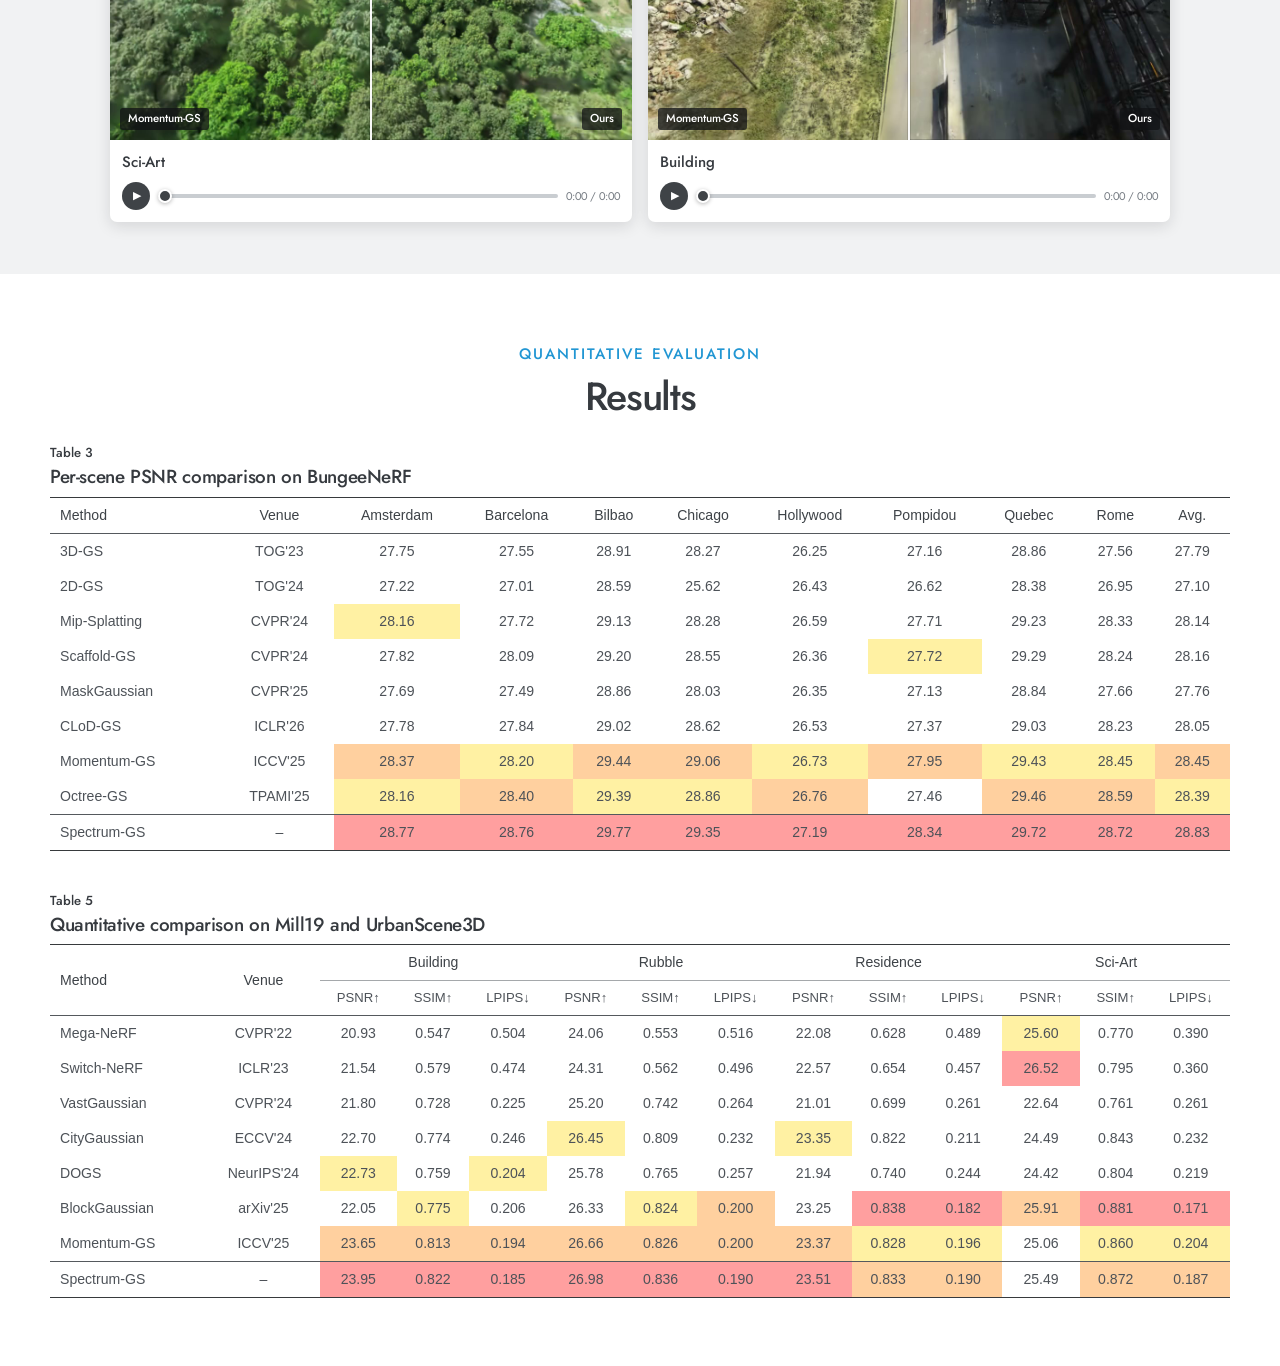
==== commit 7d404034: "Remove project link from abstract" ====
--- a/spectrum-gs/index.html
+++ b/spectrum-gs/index.html
@@ -81,8 +81,7 @@
             experiments on BungeeNeRF demonstrate that Spectrum-GS achieves state-of-the-art performance under extreme
             observation-scale variation. Results on Mill19, UrbanScene3D, and MatrixCity demonstrate its effectiveness for
             large-scale scene reconstruction. Qualitative comparisons further show improved preservation of fine structures
-            and architectural details across scales. Project page:
-            <a href="https://doctorhpdv.github.io/spectrum-gs/">https://doctorhpdv.github.io/spectrum-gs/</a>.
+            and architectural details across scales.
           </p>
         </div>
       </section>
